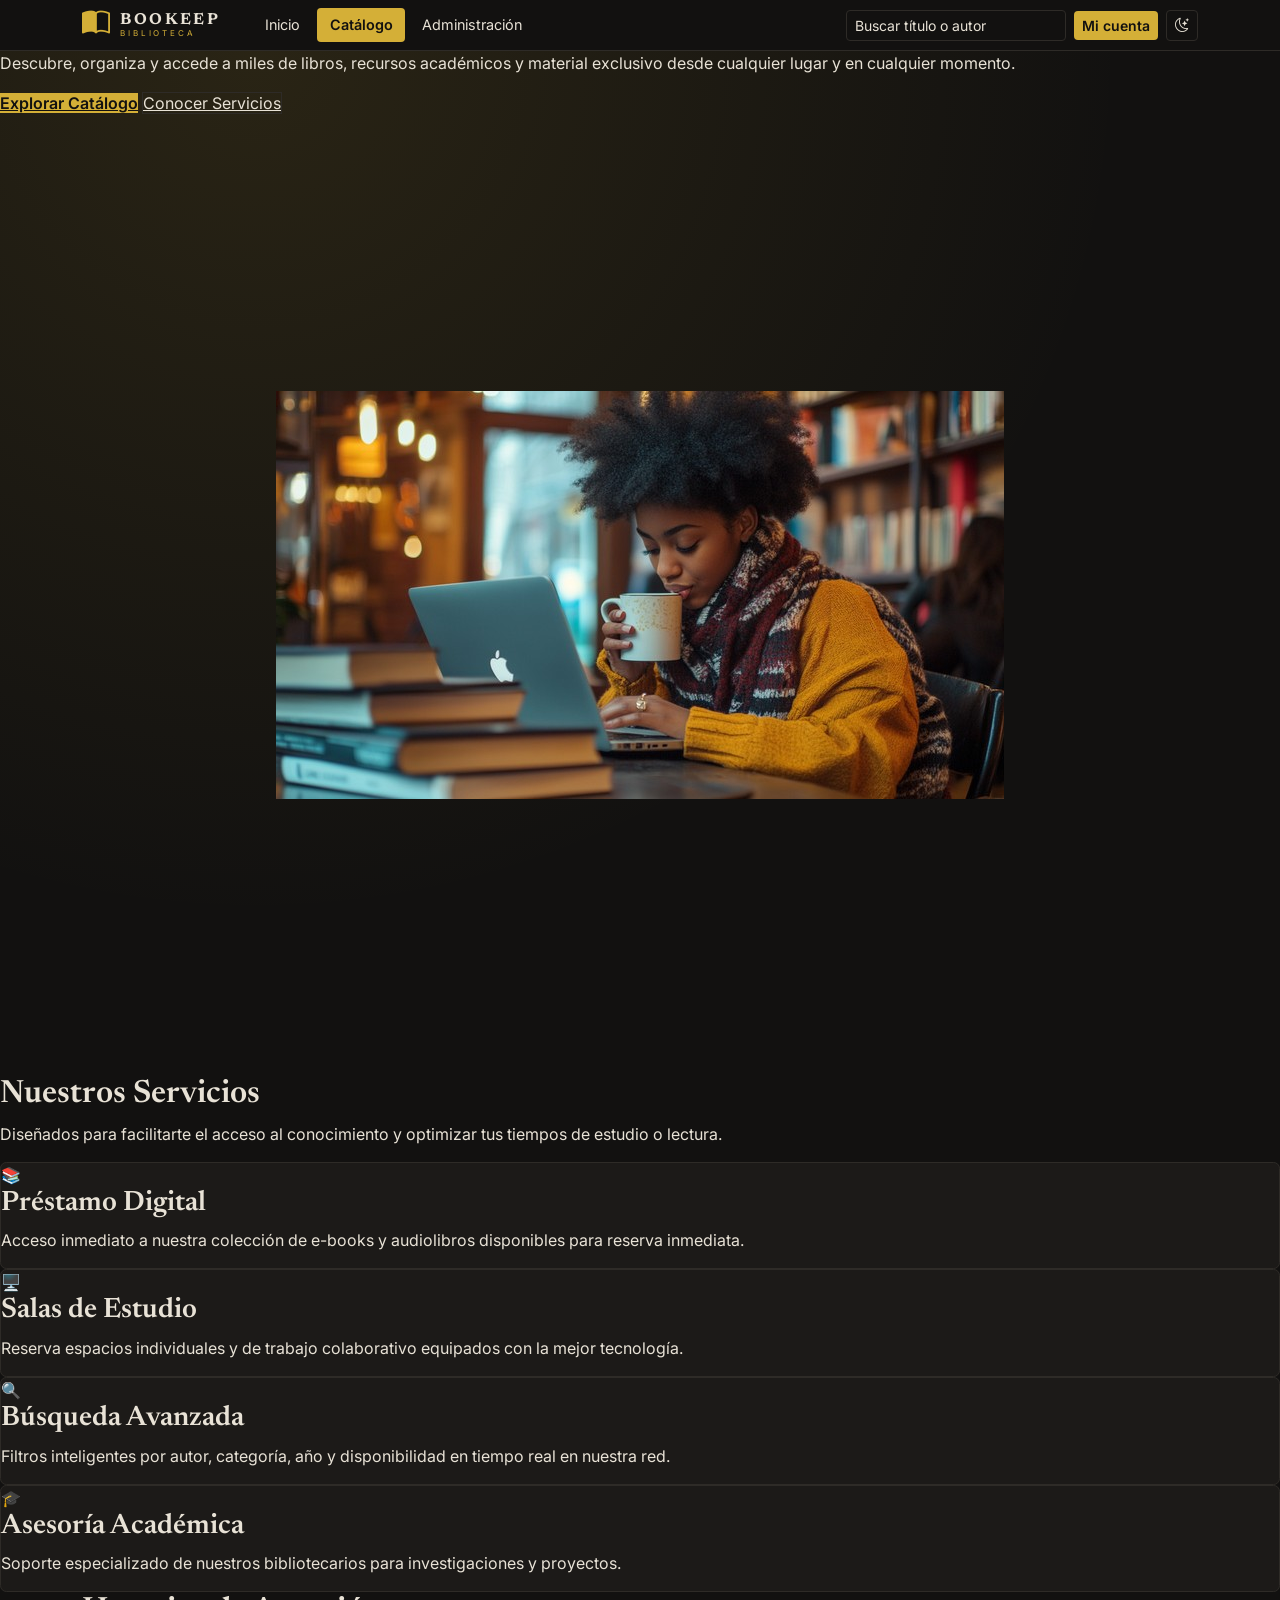
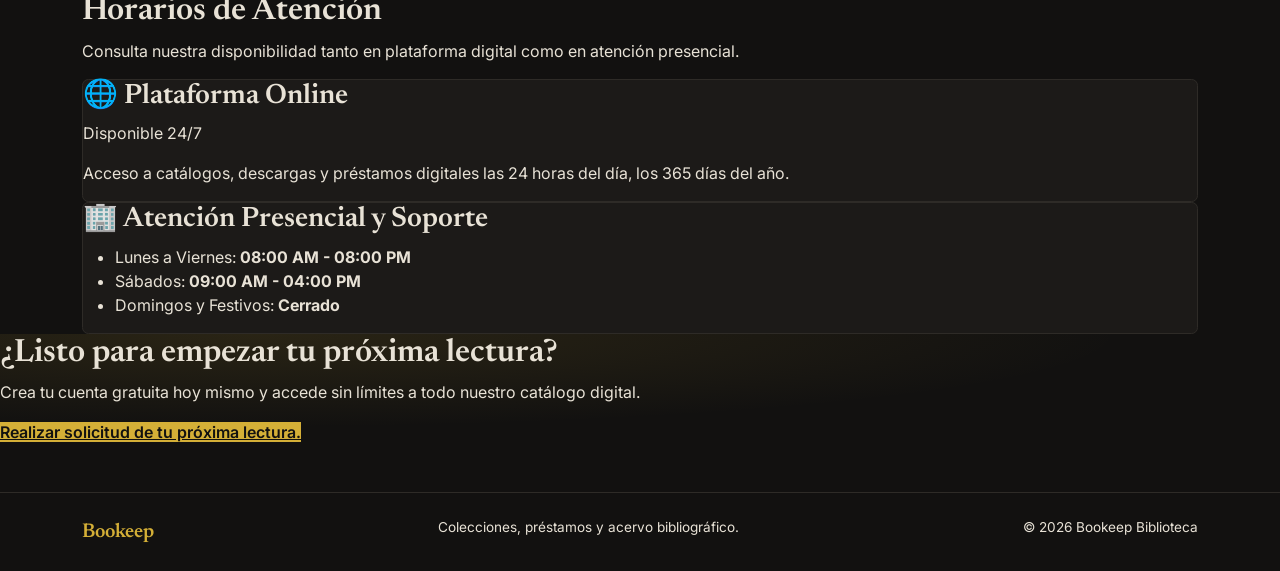
==== index.html @ d7eccc47 "feat: unificación de header y footer" ====
<!DOCTYPE html>
<html lang="es">

<head>
    <meta charset="UTF-8">
    <meta name="viewport" content="width=device-width, initial-scale=1.0">
    <title>Bookeep | BiblioWeb</title>
    <link
        href="https://fonts.googleapis.com/css2?family=Inter:wght@400;500;600&family=Newsreader:wght@500;600;700&display=swap"
        rel="stylesheet" />
    <link href="https://cdn.jsdelivr.net/npm/bootstrap@5.3.8/dist/css/bootstrap.min.css" rel="stylesheet"
        integrity="sha384-sRIl4kxILFvY47J16cr9ZwB07vP4J8+LH7qKQnuqkuIAvNWLzeN8tE5YBujZqJLB" crossorigin="anonymous">
    <link rel="stylesheet" href="./css /base.css">
    <link rel="stylesheet" href="https://cdn.jsdelivr.net/npm/bootstrap-icons@1.13.2/font/bootstrap-icons.min.css">
    <link rel="stylesheet" href="./css/base.css">
</head>

<body>
    <!-- 1. Header-->
    <header class="topbar">
        <div class="container d-flex align-items-center gap-3 py-2">
            <a class="brand d-flex align-items-center gap-2" href="index.html">
                <i class="bi bi-book-half text-gold fs-3"></i>
                <span>BOOKEEP<small>BIBLIOTECA</small></span>
            </a>
            <nav class="d-none d-lg-flex gap-1 ms-3">
                <a class="navlink" href="index.html">Inicio</a>
                <a class="navlink active" href="catalogo.html">Catálogo</a>
                <a class="navlink" href="admin.html">Administración</a>
            </nav>
            <div class="ms-auto d-flex align-items-center gap-2">
                <input class="form-control form-control-sm d-none d-md-block" style="width: 220px" id="q" type="search"
                    placeholder="Buscar título o autor" aria-label="Buscar" />
                <a class="btn btn-gold btn-sm d-none d-sm-inline-block" href="login.html">Mi cuenta </a>
                <button class="btn btn-line btn-sm theme-btn" id="themeToggleBtn" data-theme-toggle
                    aria-label="Cambiar tema">
                    <i class="bi bi-moon-stars"></i><i class="bi bi-sun"></i>
                </button>
            </div>
        </div>
    </header>

    <!-- 2. Section firts-->
    <section id="inicio" class="hero">
        <div>
            <div>
                <p class="text-muted-bk">Descubre, organiza y accede a miles de libros, recursos académicos y
                    material exclusivo desde
                    cualquier lugar y en cualquier momento.</p>

                <div>
                    <a class="btn-gold">Explorar Catálogo</a>
                    <a class="btn-line">Conocer Servicios</a>
                </div>
            </div>

            <div class="cover">
                <img src="./img/leer.jpg" alt="Ilustración de persona leyendo libros en digital">
            </div>
        </div>
    </section>

    <!-- 3. Servicios-->

    <section id="servicios">
        <div>
            <div>
                <h2>Nuestros Servicios</h2>
                <p class="text-muted-bk">Diseñados para facilitarte el acceso al conocimiento y optimizar tus
                    tiempos de estudio o lectura.
                </p>
            </div>

            <div class="services-grid">
                <!-- Servicio 1 -->
                <article class="service-card card-bk">
                    <div class="service-icon">📚</div>
                    <h3>Préstamo Digital</h3>
                    <p>Acceso inmediato a nuestra colección de e-books y audiolibros disponibles para reserva
                        inmediata.
                    </p>
                </article>

                <!-- Servicio 2 -->
                <article class="service-card card-bk">
                    <div class="service-icon">🖥️</div>
                    <h3>Salas de Estudio</h3>
                    <p>Reserva espacios individuales y de trabajo colaborativo equipados con la mejor tecnología.
                    </p>
                </article>

                <!-- Servicio 3 -->
                <article class="service-card card-bk">
                    <div class="service-icon">🔍</div>
                    <h3>Búsqueda Avanzada</h3>
                    <p>Filtros inteligentes por autor, categoría, año y disponibilidad en tiempo real en nuestra
                        red.
                    </p>
                </article>

                <!-- Servicio 4 -->
                <article class="service-card card-bk">
                    <div class="service-icon">🎓</div>
                    <h3>Asesoría Académica</h3>
                    <p>Soporte especializado de nuestros bibliotecarios para investigaciones y proyectos.</p>
                </article>
            </div>
        </div>
    </section>

    <!-- 4. Horarios-->
    <section id="horarios" class="schedule">
        <div class="container">
            <div>
                <h2>Horarios de Atención</h2>
                <p class="text-muted-bk">Consulta nuestra disponibilidad tanto en plataforma digital como en
                    atención presencial.</p>
            </div>

            <div class="schedule">
                <div class="schedule-card card-bk">
                    <h3>🌐 Plataforma Online</h3>
                    <p>Disponible 24/7</p>
                    <p>Acceso a catálogos, descargas y préstamos digitales las 24 horas del día, los 365 días del
                        año.
                    </p>
                </div>

                <div class="schedule-card card-bk">
                    <h3>🏢 Atención Presencial y Soporte</h3>
                    <ul class="schedule-list">
                        <li>
                            <span>Lunes a Viernes:</span>
                            <strong>08:00 AM - 08:00 PM</strong>
                        </li>
                        <li>
                            <span>Sábados:</span>
                            <strong>09:00 AM - 04:00 PM</strong>
                        </li>
                        <li>
                            <span>Domingos y Festivos:</span>
                            <strong>Cerrado</strong>
                        </li>
                    </ul>
                </div>
            </div>
        </div>
    </section>

    <!-- 5. Cuenta-->
    <section class="hero">
        <div>
            <h2>¿Listo para empezar tu próxima lectura?</h2>
            <p class="text-muted-bk">Crea tu cuenta gratuita hoy mismo y accede sin límites a todo nuestro catálogo
                digital.</p>
            <a class="btn-gold">Realizar solicitud de tu próxima lectura.</a>
        </div>
    </section>

    <footer class="mt-5 py-4">
        <div class="container d-flex flex-column flex-md-row justify-content-between gap-2">
            <span class="serif text-gold fs-5">Bookeep</span>
            <span>Colecciones, préstamos y acervo bibliográfico.</span>
            <span>© 2026 Bookeep Biblioteca</span>
        </div>
    </footer>

</body>

</html>
---- css /base.css ----
:root,
[data-bs-theme=dark] {
    --bk-bg: #121110;
    --bk-surface: #1c1a18;
    --bk-line: #2e2b27;
    --bk-gold: #D4AF37;
    --bk-wine: #9E2A2B;
    --bk-text: #e8e2d6;
    --bk-muted: #a39a88

    /* Variables de Bootstrap */
    --bs-body-bg: var(--bk-bg);
    --bs-body-color: var(--bk-text);
    --bs-secondary-color: var(--bk-muted);
    --bs-secondary-bg: var(--bk-surface);
    --bs-tertiary-bg: var(--bk-surface);
    --bs-border-color: var(--bk-line);
    --bs-emphasis-color: var(--bk-text);

    /* Tarjetas */
    --bs-card-bg: var(--bk-surface);
    --bs-card-color: var(--bk-text);
    --bs-card-border-color: var(--bk-line);

    /* Ventanas modales */
    --bs-modal-bg: var(--bk-surface);
    --bs-modal-color: var(--bk-text);
    --bs-modal-border-color: var(--bk-line);

    /* Menús desplegables */
    --bs-dropdown-bg: var(--bk-surface);
    --bs-dropdown-color: var(--bk-text);
    --bs-dropdown-border-color: var(--bk-line);
    --bs-dropdown-link-color: var(--bk-text);
    --bs-dropdown-link-hover-bg: var(--bk-line);
}

[data-bs-theme=light] {
    --bk-bg: #faf6ee;
    --bk-surface: #fff;
    --bk-line: #e4dccb;
    --bk-gold: #9a7512;
    --bk-wine: #9E2A2B;
    --bk-text: #2a2420;
     /* Variables de Bootstrap */
    
    --bs-body-color: var(--bk-text);
    --bs-secondary-color: var(--bk-muted);
    --bs-secondary-bg: var(--bk-surface);
    --bs-tertiary-bg: var(--bk-surface);
    --bs-border-color: var(--bk-line);
    --bs-emphasis-color: var(--bk-text);

    /* Tarjetas */
    --bs-card-bg: var(--bk-surface);
    --bs-card-color: var(--bk-text);
    --bs-card-border-color: var(--bk-line);

    /* Ventanas modales */
    --bs-modal-bg: var(--bk-surface);
    --bs-modal-color: var(--bk-text);
    --bs-modal-border-color: var(--bk-line);

    /* Menús desplegables */
    --bs-dropdown-bg: var(--bk-surface);
    --bs-dropdown-color: var(--bk-text);
    --bs-dropdown-border-color: var(--bk-line);
    --bs-dropdown-link-color: var(--bk-text);
    --bs-dropdown-link-hover-bg: var(--bk-line);
}

body {
    background: var(--bk-bg);
    color: var(--bk-text);
    font-family: Inter, system-ui, sans-serif;
    padding-bottom: 64px
}

@media(min-width:992px) {
    body {
        padding-bottom: 0
    }
}

h1,
h2,
h3,
h4,
.serif {
    font-family: Newsreader, Georgia, serif;
    font-weight: 600
}

.text-muted-bk {
    color: var(--bk-muted)
}

.text-gold {
    color: var(--bk-gold)
}

.eyebrow {
    font-size: .7rem;
    letter-spacing: .12em;
    text-transform: uppercase;
    color: var(--bk-gold);
    font-weight: 600
}

.topbar {
    background: var(--bk-bg);
    border-bottom: 1px solid var(--bk-line)
}

.brand {
    font-family: Newsreader, serif;
    letter-spacing: .15em;
    font-weight: 700;
    color: var(--bk-text);
    text-decoration: none;
    line-height: 1
}

.brand small {
    display: block;
    font: .5rem Inter, sans-serif;
    letter-spacing: .35em;
    color: var(--bk-gold)
}

.navlink {
    color: var(--bk-muted);
    text-decoration: none;
    padding: .4rem .8rem;
    border-radius: .25rem;
    font-size: .9rem
}

.navlink.active {
    background: var(--bk-gold);
    color: #121110;
    font-weight: 600
}

.tabbar {
    position: fixed;
    bottom: 0;
    inset-inline: 0;
    background: var(--bk-surface);
    border-top: 1px solid var(--bk-line);
    display: flex;
    justify-content: space-around;
    padding: .5rem 0;
    z-index: 10
}

.tabbar a {
    color: var(--bk-muted);
    text-decoration: none;
    font-size: .7rem;
    text-align: center
}

.tabbar a i {
    display: block;
    font-size: 1.2rem
}

.tabbar a.active {
    color: var(--bk-gold)
}

.card-bk {
    background: var(--bk-surface);
    border: 1px solid var(--bk-line);
    border-radius: .4rem
}

.btn-gold {
    background: var(--bk-gold);
    color: #121110;
    font-weight: 600;
    border: 0
}

.btn-gold:hover {
    background: #C59B27;
    color: #121110
}

.btn-wine {
    background: var(--bk-wine);
    color: #fff;
    font-weight: 600;
    border: 0
}

.btn-wine:hover {
    background: #b33335;
    color: #fff
}

.btn-line {
    border: 1px solid var(--bk-line);
    color: var(--bk-text);
    background: transparent
}

.btn-line:hover {
    border-color: var(--bk-gold);
    color: var(--bk-gold)
}

.chip {
    border: 1px solid var(--bk-line);
    color: var(--bk-muted);
    border-radius: .25rem;
    padding: .25rem .8rem;
    font-size: .8rem;
    background: transparent
}

.chip.active {
    background: var(--bk-gold);
    color: #121110;
    border-color: var(--bk-gold);
    font-weight: 600
}

.cover {
    aspect-ratio: 4/3;
    display: grid;
    place-items: center;
    font: 600 1.3rem Newsreader, serif;
    text-align: center;
    padding: 1rem;
    color: #f3e7c4;
    border-radius: .4rem .4rem 0 0
}

.form-control,
.form-select {
    background: var(--bk-bg);
    border-color: var(--bk-line);
    color: var(--bk-text)
}

.form-control:focus,
.form-select:focus {
    background: var(--bk-bg);
    color: var(--bk-text);
    border-color: var(--bk-gold);
    box-shadow: 0 0 0 .2rem rgba(212, 175, 55, .2)
}

.form-label {
    font-size: .7rem;
    letter-spacing: .08em;
    text-transform: uppercase;
    color: var(--bk-muted)
}

.table {
    --bs-table-bg: transparent;
    --bs-table-color: var(--bk-text);
    --bs-table-border-color: var(--bk-line)
}

.table th {
    font-size: .7rem;
    letter-spacing: .08em;
    text-transform: uppercase;
    color: var(--bk-muted);
    font-weight: 600
}

.badge-bk {
    background: rgba(212, 175, 55, .15);
    color: var(--bk-gold);
    font-weight: 600
}

.badge-wine {
    background: rgba(158, 42, 43, .25);
    color: #e98a8b
}

.stat b {
    font: 600 2rem Newsreader, serif;
    color: var(--bk-gold);
    display: block
}

.hero {
    background: radial-gradient(ellipse at 20% 0, rgba(212, 175, 55, .12), transparent 60%)
}

.login-bg {
    min-height: 100vh;
    background: radial-gradient(ellipse at 50% 30%, rgba(158, 42, 43, .3), var(--bk-bg) 70%)
}

.theme-btn .bi-sun {
    display: none
}

[data-bs-theme=light] .theme-btn .bi-sun {
    display: inline
}

[data-bs-theme=light] .theme-btn .bi-moon-stars {
    display: none
}

a:focus-visible,
button:focus-visible {
    outline: 2px solid var(--bk-gold);
    outline-offset: 2px
}

footer {
    border-top: 1px solid var(--bk-line);
    color: var(--bk-muted);
    font-size: .85rem
}
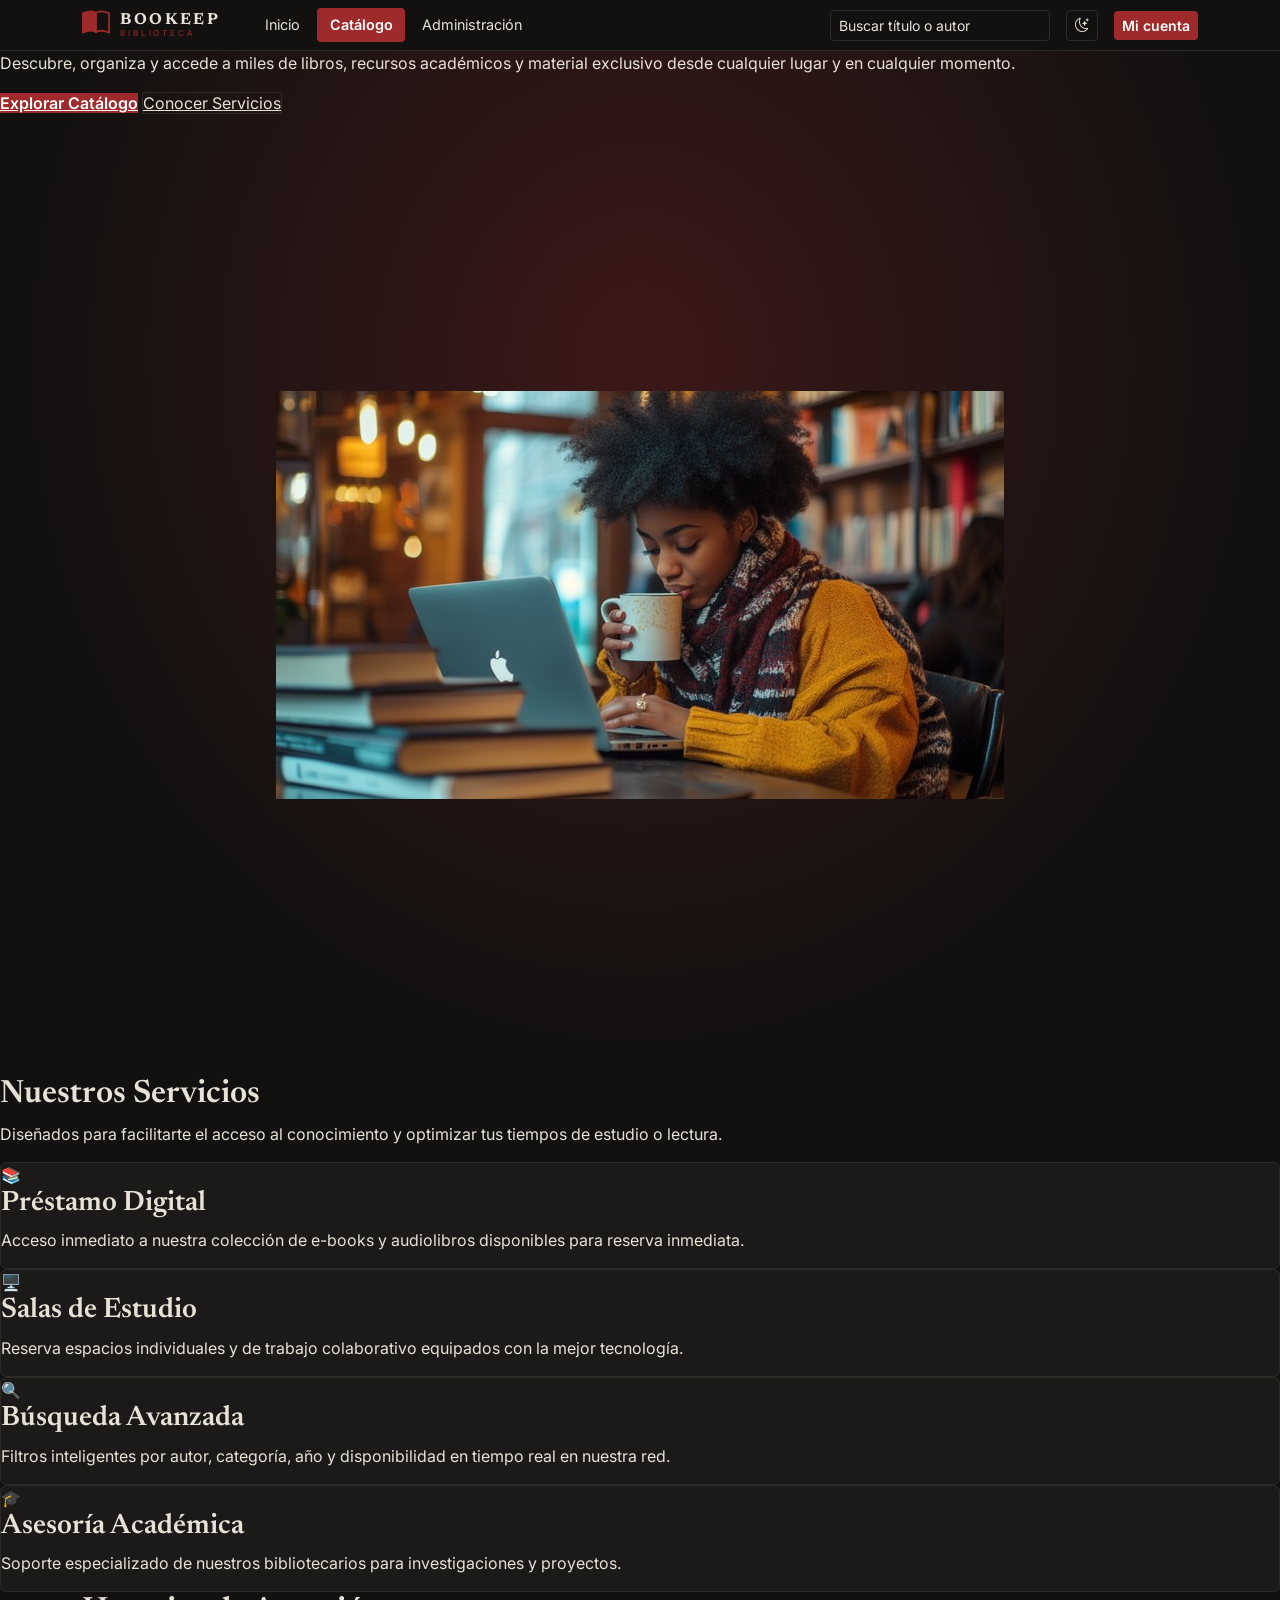
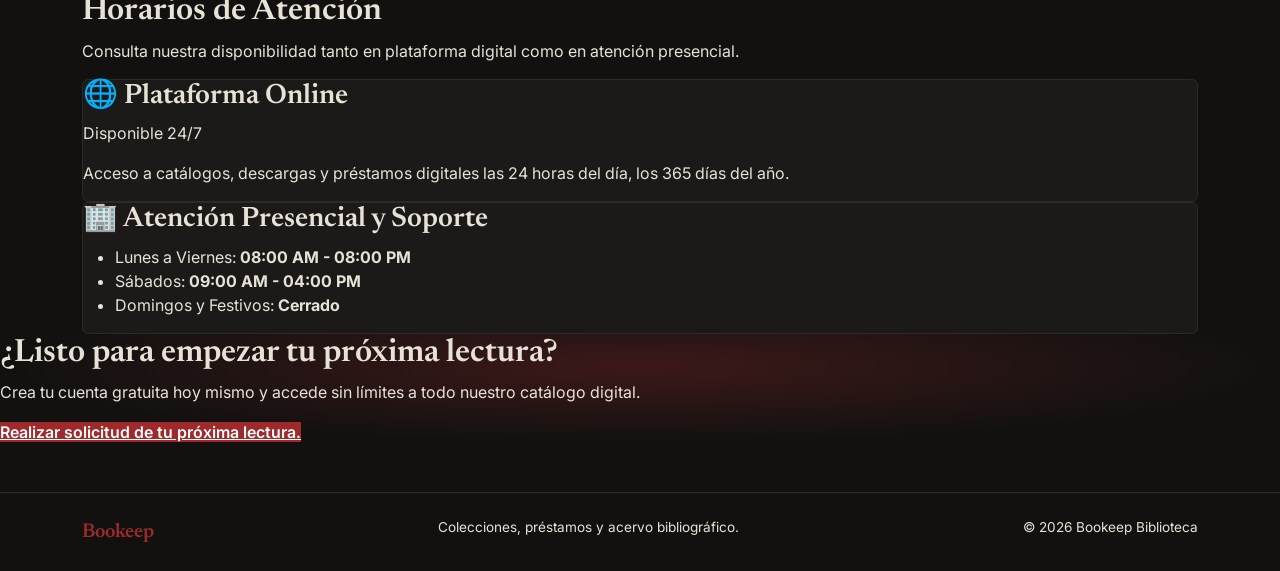
==== commit e94ac45b: "Feat(css): Cambios en css y nav/footer iguales" ====
--- a/index.html
+++ b/index.html
@@ -10,34 +10,49 @@
         rel="stylesheet" />
     <link href="https://cdn.jsdelivr.net/npm/bootstrap@5.3.8/dist/css/bootstrap.min.css" rel="stylesheet"
         integrity="sha384-sRIl4kxILFvY47J16cr9ZwB07vP4J8+LH7qKQnuqkuIAvNWLzeN8tE5YBujZqJLB" crossorigin="anonymous">
-    <link rel="stylesheet" href="./css /base.css">
+    <link rel="stylesheet" href="./css/base.css">
     <link rel="stylesheet" href="https://cdn.jsdelivr.net/npm/bootstrap-icons@1.13.2/font/bootstrap-icons.min.css">
     <link rel="stylesheet" href="./css/base.css">
 </head>
 
 <body>
     <!-- 1. Header-->
-    <header class="topbar">
-        <div class="container d-flex align-items-center gap-3 py-2">
-            <a class="brand d-flex align-items-center gap-2" href="index.html">
-                <i class="bi bi-book-half text-gold fs-3"></i>
-                <span>BOOKEEP<small>BIBLIOTECA</small></span>
-            </a>
-            <nav class="d-none d-lg-flex gap-1 ms-3">
-                <a class="navlink" href="index.html">Inicio</a>
-                <a class="navlink active" href="catalogo.html">Catálogo</a>
-                <a class="navlink" href="admin.html">Administración</a>
-            </nav>
-            <div class="ms-auto d-flex align-items-center gap-2">
-                <input class="form-control form-control-sm d-none d-md-block" style="width: 220px" id="q" type="search"
-                    placeholder="Buscar título o autor" aria-label="Buscar" />
-                <a class="btn btn-gold btn-sm d-none d-sm-inline-block" href="login.html">Mi cuenta </a>
-                <button class="btn btn-line btn-sm theme-btn" id="themeToggleBtn" data-theme-toggle
-                    aria-label="Cambiar tema">
-                    <i class="bi bi-moon-stars"></i><i class="bi bi-sun"></i>
-                </button>
-            </div>
+     <header class="topbar">
+      <div class="container d-flex align-items-center gap-3 py-2">
+        <a class="brand d-flex align-items-center gap-2" href="index.html">
+          <i class="bi bi-book-half text-gold fs-3"></i>
+          <span>BOOKEEP<small>BIBLIOTECA</small></span>
+        </a>
+        <nav class="d-none d-lg-flex gap-1 ms-3">
+          <a class="navlink" href="index.html">Inicio</a>
+          <a class="navlink active" href="catalogo.html">Catálogo</a>
+          <a class="navlink" href="admin.html">Administración</a>
+        </nav>
+        <div class="ms-auto d-flex align-items-center gap-2"></div>
+          <input
+            class="form-control form-control-sm d-none d-md-block"
+            style="width: 220px"
+            id="q"
+            type="search"
+            placeholder="Buscar título o autor"
+            aria-label="Buscar"/>
+
+           <button
+            class="btn btn-line btn-sm theme-btn"
+            id="themeToggleBtn"
+            data-theme-toggle
+            aria-label="Cambiar tema">
+            <i class="bi bi-moon-stars"></i><i class="bi bi-sun"></i>
+          </button>
+          <a
+            class="btn btn-gold btn-sm d-none d-sm-inline-block"
+            href="login.html"
+          >
+            Mi cuenta
+          </a>
+         
         </div>
+      </div>
     </header>
 
     <!-- 2. Section firts-->
@@ -165,6 +180,8 @@
         </div>
     </footer>
 
+     <!-- Script para gestionar el cambio de tema -->
+    <script src="./js/tema.js"></script>
 </body>
 
 </html>
--- a/css/base.css
+++ b/css/base.css
@@ -0,0 +1,324 @@
+:root,
+[data-bs-theme=dark] {
+    --bk-bg: #121110;
+    --bk-surface: #1c1a18;
+    --bk-line: #2e2b27;
+    --bk-gold: #9E2A2B;
+    --bk-wine: #9E2A2B;
+    --bk-text: #e8e2d6;
+    --bk-muted: #a39a88
+        /* Variables de Bootstrap */
+        --bs-body-bg: var(--bk-bg);
+    --bs-body-color: var(--bk-text);
+    --bs-secondary-color: var(--bk-muted);
+    --bs-secondary-bg: var(--bk-surface);
+    --bs-tertiary-bg: var(--bk-surface);
+    --bs-border-color: var(--bk-line);
+    --bs-emphasis-color: var(--bk-text);
+
+    /* Tarjetas */
+    --bs-card-bg: var(--bk-surface);
+    --bs-card-color: var(--bk-text);
+    --bs-card-border-color: var(--bk-line);
+
+    /* Ventanas modales */
+    --bs-modal-bg: var(--bk-surface);
+    --bs-modal-color: var(--bk-text);
+    --bs-modal-border-color: var(--bk-line);
+
+    /* Menús desplegables */
+    --bs-dropdown-bg: var(--bk-surface);
+    --bs-dropdown-color: var(--bk-text);
+    --bs-dropdown-border-color: var(--bk-line);
+    --bs-dropdown-link-color: var(--bk-text);
+    --bs-dropdown-link-hover-bg: var(--bk-line);
+}
+
+[data-bs-theme=light] {
+    --bk-bg: #faf6ee;
+    --bk-surface: #fff;
+    --bk-line: #e4dccb;
+    --bk-gold: #9E2A2B;
+    --bk-wine: #9E2A2B;
+    --bk-text: #2a2420;
+    /* Variables de Bootstrap */
+
+    --bs-body-color: var(--bk-text);
+    --bs-secondary-color: var(--bk-muted);
+    --bs-secondary-bg: var(--bk-surface);
+    --bs-tertiary-bg: var(--bk-surface);
+    --bs-border-color: var(--bk-line);
+    --bs-emphasis-color: var(--bk-text);
+
+    /* Tarjetas */
+    --bs-card-bg: var(--bk-surface);
+    --bs-card-color: var(--bk-text);
+    --bs-card-border-color: var(--bk-line);
+
+    /* Ventanas modales */
+    --bs-modal-bg: var(--bk-surface);
+    --bs-modal-color: var(--bk-text);
+    --bs-modal-border-color: var(--bk-line);
+
+    /* Menús desplegables */
+    --bs-dropdown-bg: var(--bk-surface);
+    --bs-dropdown-color: var(--bk-text);
+    --bs-dropdown-border-color: var(--bk-line);
+    --bs-dropdown-link-color: var(--bk-text);
+    --bs-dropdown-link-hover-bg: var(--bk-line);
+}
+
+body {
+    background: var(--bk-bg);
+    color: var(--bk-text);
+    font-family: Inter, system-ui, sans-serif;
+    padding-bottom: 64px
+}
+
+@media(min-width:992px) {
+    body {
+        padding-bottom: 0
+    }
+}
+
+h1,
+h2,
+h3,
+h4,
+.serif {
+    font-family: Newsreader, Georgia, serif;
+    font-weight: 600
+}
+
+.text-muted-bk {
+    color: var(--bk-muted)
+}
+
+.text-gold {
+    color: var(--bk-gold)
+}
+
+.eyebrow {
+    font-size: .7rem;
+    letter-spacing: .12em;
+    text-transform: uppercase;
+    color: var(--bk-gold);
+    font-weight: 600
+}
+
+.topbar {
+    background: var(--bk-bg);
+    border-bottom: 1px solid var(--bk-line)
+}
+
+.brand {
+    font-family: Newsreader, serif;
+    letter-spacing: .15em;
+    font-weight: 700;
+    color: var(--bk-text);
+    text-decoration: none;
+    line-height: 1
+}
+
+.brand small {
+    display: block;
+    font: .5rem Inter, sans-serif;
+    letter-spacing: .35em;
+    color: var(--bk-gold)
+}
+
+.navlink {
+    color: var(--bk-muted);
+    text-decoration: none;
+    padding: .4rem .8rem;
+    border-radius: .25rem;
+    font-size: .9rem
+}
+
+.navlink.active {
+    background: var(--bk-gold);
+    color: #fff;
+    font-weight: 600
+}
+
+.tabbar {
+    position: fixed;
+    bottom: 0;
+    inset-inline: 0;
+    background: var(--bk-surface);
+    border-top: 1px solid var(--bk-line);
+    display: flex;
+    justify-content: space-around;
+    padding: .5rem 0;
+    z-index: 10
+}
+
+.tabbar a {
+    color: var(--bk-muted);
+    text-decoration: none;
+    font-size: .7rem;
+    text-align: center
+}
+
+.tabbar a i {
+    display: block;
+    font-size: 1.2rem
+}
+
+.tabbar a.active {
+    color: var(--bk-gold)
+}
+
+.card-bk {
+    background: var(--bk-surface);
+    border: 1px solid var(--bk-line);
+    border-radius: .4rem
+}
+
+.btn-gold {
+    background: var(--bk-gold);
+    color: #fff;
+    font-weight: 600;
+    border: 0
+}
+
+.btn-gold:hover {
+    background: #7f2022;
+    color: #fff
+}
+
+.btn-wine {
+    background: var(--bk-wine);
+    color: #fff;
+    font-weight: 600;
+    border: 0
+}
+
+.btn-wine:hover {
+    background: #7f2022;
+    color: #fff
+}
+
+.btn-line {
+    border: 1px solid var(--bk-line);
+    color: var(--bk-text);
+    background: transparent
+}
+
+.btn-line:hover {
+    border-color: var(--bk-gold);
+    color: var(--bk-gold)
+}
+
+.chip {
+    border: 1px solid var(--bk-line);
+    color: var(--bk-muted);
+    border-radius: .25rem;
+    padding: .25rem .8rem;
+    font-size: .8rem;
+    background: transparent
+}
+
+.chip.active {
+    background: var(--bk-gold);
+    color: #fff;
+    border-color: var(--bk-gold);
+    font-weight: 600
+}
+
+.cover {
+    aspect-ratio: 4/3;
+    display: grid;
+    place-items: center;
+    font: 600 1.3rem Newsreader, serif;
+    text-align: center;
+    padding: 1rem;
+    color: #f3e7e7;
+    border-radius: .4rem .4rem 0 0
+}
+
+.form-control,
+.form-select {
+    background: var(--bk-bg);
+    border-color: var(--bk-line);
+    color: var(--bk-text)
+}
+
+.form-control:focus,
+.form-select:focus {
+    background: var(--bk-bg);
+    color: var(--bk-text);
+    border-color: var(--bk-gold);
+    box-shadow: 0 0 0 .2rem rgba(158, 42, 43, .2)
+}
+
+.form-label {
+    font-size: .7rem;
+    letter-spacing: .08em;
+    text-transform: uppercase;
+    color: var(--bk-muted)
+}
+
+.table {
+    --bs-table-bg: transparent;
+    --bs-table-color: var(--bk-text);
+    --bs-table-border-color: var(--bk-line)
+}
+
+.table th {
+    font-size: .7rem;
+    letter-spacing: .08em;
+    text-transform: uppercase;
+    color: var(--bk-muted);
+    font-weight: 600
+}
+
+.badge-bk {
+    background: rgba(158, 42, 43, .15);
+    color: var(--bk-gold);
+    font-weight: 600
+}
+
+.badge-wine {
+    background: rgba(158, 42, 43, .25);
+    color: #e98a8b
+}
+
+.stat b {
+    font: 600 2rem Newsreader, serif;
+    color: var(--bk-gold);
+    display: block
+}
+
+.hero {
+    background: radial-gradient(ellipse at 50% 30%, rgba(158, 42, 43, .3), var(--bk-bg) 70%)
+}
+
+.login-bg {
+    min-height: 100vh;
+    background: radial-gradient(ellipse at 50% 30%, rgba(158, 42, 43, .3), var(--bk-bg) 70%)
+}
+
+.theme-btn .bi-sun {
+    display: none
+}
+
+[data-bs-theme=light] .theme-btn .bi-sun {
+    display: inline
+}
+
+[data-bs-theme=light] .theme-btn .bi-moon-stars {
+    display: none
+}
+
+a:focus-visible,
+button:focus-visible {
+    outline: 2px solid var(--bk-gold);
+    outline-offset: 2px
+}
+
+footer {
+    border-top: 1px solid var(--bk-line);
+    color: var(--bk-muted);
+    font-size: .85rem
+}
--- a/css/base.css
+++ b/css/base.css
@@ -0,0 +1,324 @@
+:root,
+[data-bs-theme=dark] {
+    --bk-bg: #121110;
+    --bk-surface: #1c1a18;
+    --bk-line: #2e2b27;
+    --bk-gold: #9E2A2B;
+    --bk-wine: #9E2A2B;
+    --bk-text: #e8e2d6;
+    --bk-muted: #a39a88
+        /* Variables de Bootstrap */
+        --bs-body-bg: var(--bk-bg);
+    --bs-body-color: var(--bk-text);
+    --bs-secondary-color: var(--bk-muted);
+    --bs-secondary-bg: var(--bk-surface);
+    --bs-tertiary-bg: var(--bk-surface);
+    --bs-border-color: var(--bk-line);
+    --bs-emphasis-color: var(--bk-text);
+
+    /* Tarjetas */
+    --bs-card-bg: var(--bk-surface);
+    --bs-card-color: var(--bk-text);
+    --bs-card-border-color: var(--bk-line);
+
+    /* Ventanas modales */
+    --bs-modal-bg: var(--bk-surface);
+    --bs-modal-color: var(--bk-text);
+    --bs-modal-border-color: var(--bk-line);
+
+    /* Menús desplegables */
+    --bs-dropdown-bg: var(--bk-surface);
+    --bs-dropdown-color: var(--bk-text);
+    --bs-dropdown-border-color: var(--bk-line);
+    --bs-dropdown-link-color: var(--bk-text);
+    --bs-dropdown-link-hover-bg: var(--bk-line);
+}
+
+[data-bs-theme=light] {
+    --bk-bg: #faf6ee;
+    --bk-surface: #fff;
+    --bk-line: #e4dccb;
+    --bk-gold: #9E2A2B;
+    --bk-wine: #9E2A2B;
+    --bk-text: #2a2420;
+    /* Variables de Bootstrap */
+
+    --bs-body-color: var(--bk-text);
+    --bs-secondary-color: var(--bk-muted);
+    --bs-secondary-bg: var(--bk-surface);
+    --bs-tertiary-bg: var(--bk-surface);
+    --bs-border-color: var(--bk-line);
+    --bs-emphasis-color: var(--bk-text);
+
+    /* Tarjetas */
+    --bs-card-bg: var(--bk-surface);
+    --bs-card-color: var(--bk-text);
+    --bs-card-border-color: var(--bk-line);
+
+    /* Ventanas modales */
+    --bs-modal-bg: var(--bk-surface);
+    --bs-modal-color: var(--bk-text);
+    --bs-modal-border-color: var(--bk-line);
+
+    /* Menús desplegables */
+    --bs-dropdown-bg: var(--bk-surface);
+    --bs-dropdown-color: var(--bk-text);
+    --bs-dropdown-border-color: var(--bk-line);
+    --bs-dropdown-link-color: var(--bk-text);
+    --bs-dropdown-link-hover-bg: var(--bk-line);
+}
+
+body {
+    background: var(--bk-bg);
+    color: var(--bk-text);
+    font-family: Inter, system-ui, sans-serif;
+    padding-bottom: 64px
+}
+
+@media(min-width:992px) {
+    body {
+        padding-bottom: 0
+    }
+}
+
+h1,
+h2,
+h3,
+h4,
+.serif {
+    font-family: Newsreader, Georgia, serif;
+    font-weight: 600
+}
+
+.text-muted-bk {
+    color: var(--bk-muted)
+}
+
+.text-gold {
+    color: var(--bk-gold)
+}
+
+.eyebrow {
+    font-size: .7rem;
+    letter-spacing: .12em;
+    text-transform: uppercase;
+    color: var(--bk-gold);
+    font-weight: 600
+}
+
+.topbar {
+    background: var(--bk-bg);
+    border-bottom: 1px solid var(--bk-line)
+}
+
+.brand {
+    font-family: Newsreader, serif;
+    letter-spacing: .15em;
+    font-weight: 700;
+    color: var(--bk-text);
+    text-decoration: none;
+    line-height: 1
+}
+
+.brand small {
+    display: block;
+    font: .5rem Inter, sans-serif;
+    letter-spacing: .35em;
+    color: var(--bk-gold)
+}
+
+.navlink {
+    color: var(--bk-muted);
+    text-decoration: none;
+    padding: .4rem .8rem;
+    border-radius: .25rem;
+    font-size: .9rem
+}
+
+.navlink.active {
+    background: var(--bk-gold);
+    color: #fff;
+    font-weight: 600
+}
+
+.tabbar {
+    position: fixed;
+    bottom: 0;
+    inset-inline: 0;
+    background: var(--bk-surface);
+    border-top: 1px solid var(--bk-line);
+    display: flex;
+    justify-content: space-around;
+    padding: .5rem 0;
+    z-index: 10
+}
+
+.tabbar a {
+    color: var(--bk-muted);
+    text-decoration: none;
+    font-size: .7rem;
+    text-align: center
+}
+
+.tabbar a i {
+    display: block;
+    font-size: 1.2rem
+}
+
+.tabbar a.active {
+    color: var(--bk-gold)
+}
+
+.card-bk {
+    background: var(--bk-surface);
+    border: 1px solid var(--bk-line);
+    border-radius: .4rem
+}
+
+.btn-gold {
+    background: var(--bk-gold);
+    color: #fff;
+    font-weight: 600;
+    border: 0
+}
+
+.btn-gold:hover {
+    background: #7f2022;
+    color: #fff
+}
+
+.btn-wine {
+    background: var(--bk-wine);
+    color: #fff;
+    font-weight: 600;
+    border: 0
+}
+
+.btn-wine:hover {
+    background: #7f2022;
+    color: #fff
+}
+
+.btn-line {
+    border: 1px solid var(--bk-line);
+    color: var(--bk-text);
+    background: transparent
+}
+
+.btn-line:hover {
+    border-color: var(--bk-gold);
+    color: var(--bk-gold)
+}
+
+.chip {
+    border: 1px solid var(--bk-line);
+    color: var(--bk-muted);
+    border-radius: .25rem;
+    padding: .25rem .8rem;
+    font-size: .8rem;
+    background: transparent
+}
+
+.chip.active {
+    background: var(--bk-gold);
+    color: #fff;
+    border-color: var(--bk-gold);
+    font-weight: 600
+}
+
+.cover {
+    aspect-ratio: 4/3;
+    display: grid;
+    place-items: center;
+    font: 600 1.3rem Newsreader, serif;
+    text-align: center;
+    padding: 1rem;
+    color: #f3e7e7;
+    border-radius: .4rem .4rem 0 0
+}
+
+.form-control,
+.form-select {
+    background: var(--bk-bg);
+    border-color: var(--bk-line);
+    color: var(--bk-text)
+}
+
+.form-control:focus,
+.form-select:focus {
+    background: var(--bk-bg);
+    color: var(--bk-text);
+    border-color: var(--bk-gold);
+    box-shadow: 0 0 0 .2rem rgba(158, 42, 43, .2)
+}
+
+.form-label {
+    font-size: .7rem;
+    letter-spacing: .08em;
+    text-transform: uppercase;
+    color: var(--bk-muted)
+}
+
+.table {
+    --bs-table-bg: transparent;
+    --bs-table-color: var(--bk-text);
+    --bs-table-border-color: var(--bk-line)
+}
+
+.table th {
+    font-size: .7rem;
+    letter-spacing: .08em;
+    text-transform: uppercase;
+    color: var(--bk-muted);
+    font-weight: 600
+}
+
+.badge-bk {
+    background: rgba(158, 42, 43, .15);
+    color: var(--bk-gold);
+    font-weight: 600
+}
+
+.badge-wine {
+    background: rgba(158, 42, 43, .25);
+    color: #e98a8b
+}
+
+.stat b {
+    font: 600 2rem Newsreader, serif;
+    color: var(--bk-gold);
+    display: block
+}
+
+.hero {
+    background: radial-gradient(ellipse at 50% 30%, rgba(158, 42, 43, .3), var(--bk-bg) 70%)
+}
+
+.login-bg {
+    min-height: 100vh;
+    background: radial-gradient(ellipse at 50% 30%, rgba(158, 42, 43, .3), var(--bk-bg) 70%)
+}
+
+.theme-btn .bi-sun {
+    display: none
+}
+
+[data-bs-theme=light] .theme-btn .bi-sun {
+    display: inline
+}
+
+[data-bs-theme=light] .theme-btn .bi-moon-stars {
+    display: none
+}
+
+a:focus-visible,
+button:focus-visible {
+    outline: 2px solid var(--bk-gold);
+    outline-offset: 2px
+}
+
+footer {
+    border-top: 1px solid var(--bk-line);
+    color: var(--bk-muted);
+    font-size: .85rem
+}
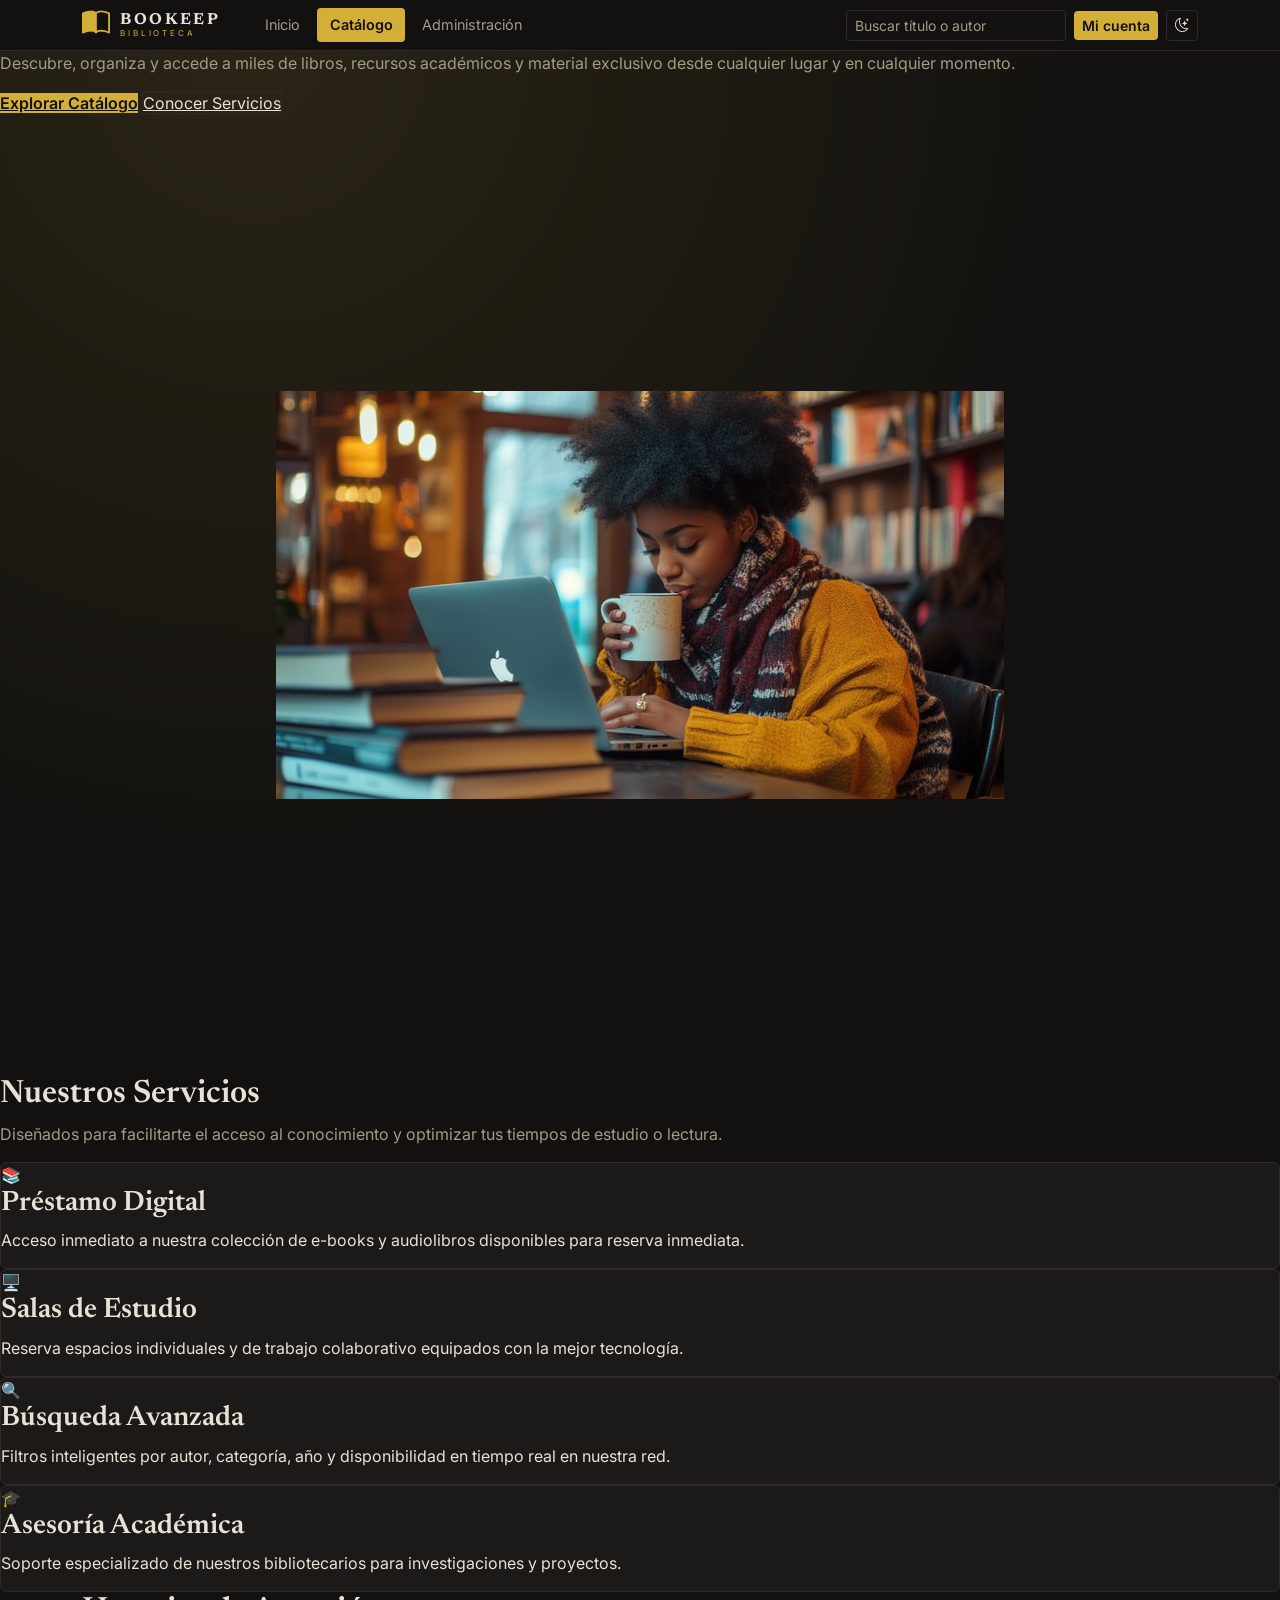
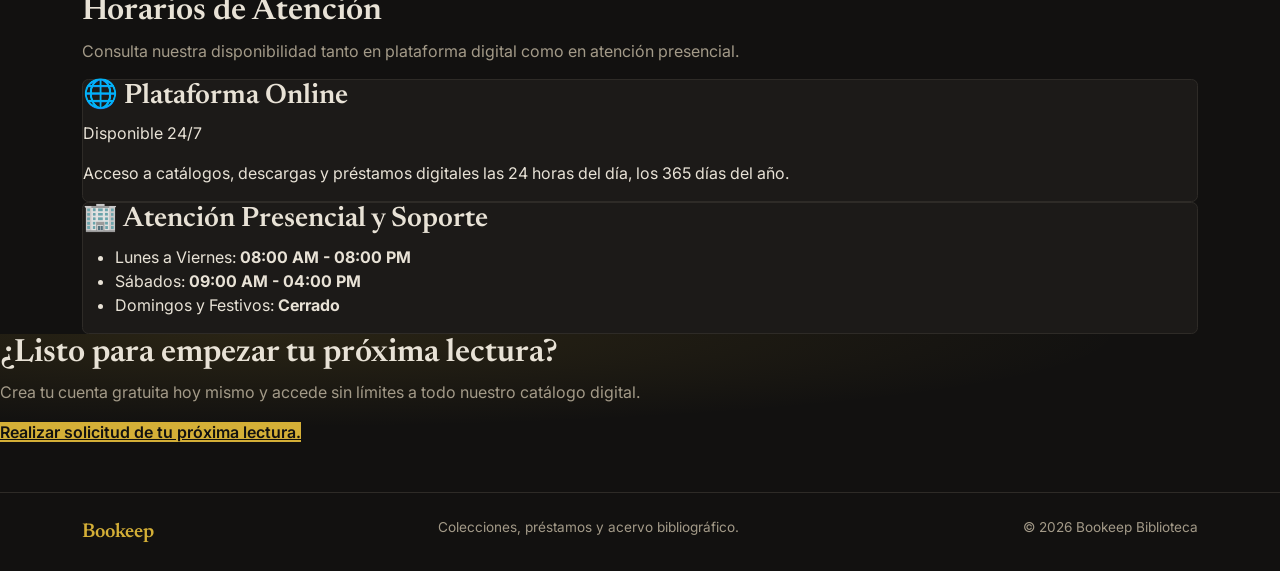
==== commit ee167dff: "feat: index" ====
--- a/index.html
+++ b/index.html
@@ -17,42 +17,28 @@
 
 <body>
     <!-- 1. Header-->
-     <header class="topbar">
-      <div class="container d-flex align-items-center gap-3 py-2">
-        <a class="brand d-flex align-items-center gap-2" href="index.html">
-          <i class="bi bi-book-half text-gold fs-3"></i>
-          <span>BOOKEEP<small>BIBLIOTECA</small></span>
-        </a>
-        <nav class="d-none d-lg-flex gap-1 ms-3">
-          <a class="navlink" href="index.html">Inicio</a>
-          <a class="navlink active" href="catalogo.html">Catálogo</a>
-          <a class="navlink" href="admin.html">Administración</a>
-        </nav>
-        <div class="ms-auto d-flex align-items-center gap-2"></div>
-          <input
-            class="form-control form-control-sm d-none d-md-block"
-            style="width: 220px"
-            id="q"
-            type="search"
-            placeholder="Buscar título o autor"
-            aria-label="Buscar"/>
-
-           <button
-            class="btn btn-line btn-sm theme-btn"
-            id="themeToggleBtn"
-            data-theme-toggle
-            aria-label="Cambiar tema">
-            <i class="bi bi-moon-stars"></i><i class="bi bi-sun"></i>
-          </button>
-          <a
-            class="btn btn-gold btn-sm d-none d-sm-inline-block"
-            href="login.html"
-          >
-            Mi cuenta
-          </a>
-         
+    <header class="topbar sticky-top">
+        <div class="container d-flex align-items-center justify-content-between gap-3 py-2">
+            
+            <a class="brand d-flex align-items-center gap-2" href="index.html">
+                <i class="bi bi-book-half text-gold fs-3"></i>
+                <span>BOOKEEP<small>BIBLIOTECA</small></span>
+            </a>
+            <nav class="d-none d-lg-flex gap-1 ms-3">
+                <a class="navlink" href="index.html">Inicio</a>
+                <a class="navlink active" href="catalogo.html">Catálogo</a>
+                <a class="navlink" href="admin.html">Administración</a>
+            </nav>
+            <div class="ms-auto d-flex align-items-center gap-2">
+                <input class="form-control form-control-sm d-none d-md-block" style="width: 220px" id="q" type="search"
+                    placeholder="Buscar título o autor" aria-label="Buscar" />
+                <a class="btn btn-gold btn-sm d-none d-sm-inline-block" href="login.html">Mi cuenta </a>
+                <button class="btn btn-line btn-sm theme-btn" id="themeToggleBtn" data-theme-toggle
+                    aria-label="Cambiar tema">
+                    <i class="bi bi-moon-stars"></i><i class="bi bi-sun"></i>
+                </button>
+            </div>
         </div>
-      </div>
     </header>
 
     <!-- 2. Section firts-->
@@ -180,8 +166,6 @@
         </div>
     </footer>
 
-     <!-- Script para gestionar el cambio de tema -->
-    <script src="./js/tema.js"></script>
 </body>
 
 </html>
--- a/css/base.css
+++ b/css/base.css
@@ -3,12 +3,12 @@
     --bk-bg: #121110;
     --bk-surface: #1c1a18;
     --bk-line: #2e2b27;
-    --bk-gold: #9E2A2B;
+    --bk-gold: #D4AF37;
     --bk-wine: #9E2A2B;
     --bk-text: #e8e2d6;
-    --bk-muted: #a39a88
+    --bk-muted: #a39a88;
         /* Variables de Bootstrap */
-        --bs-body-bg: var(--bk-bg);
+    --bs-body-bg: var(--bk-bg);
     --bs-body-color: var(--bk-text);
     --bs-secondary-color: var(--bk-muted);
     --bs-secondary-bg: var(--bk-surface);
@@ -38,9 +38,10 @@
     --bk-bg: #faf6ee;
     --bk-surface: #fff;
     --bk-line: #e4dccb;
-    --bk-gold: #9E2A2B;
+    --bk-gold: #9a7512;
     --bk-wine: #9E2A2B;
     --bk-text: #2a2420;
+    --bk-muted: #6b6254;
     /* Variables de Bootstrap */
 
     --bs-body-color: var(--bk-text);
@@ -49,6 +50,7 @@
     --bs-tertiary-bg: var(--bk-surface);
     --bs-border-color: var(--bk-line);
     --bs-emphasis-color: var(--bk-text);
+    --bs-body-bg: var(--bk-bg);
 
     /* Tarjetas */
     --bs-card-bg: var(--bk-surface);
@@ -137,7 +139,7 @@
 
 .navlink.active {
     background: var(--bk-gold);
-    color: #fff;
+    color: #121110;
     font-weight: 600
 }
 
@@ -177,14 +179,14 @@
 
 .btn-gold {
     background: var(--bk-gold);
-    color: #fff;
+    color: #121110;
     font-weight: 600;
     border: 0
 }
 
 .btn-gold:hover {
-    background: #7f2022;
-    color: #fff
+    background: #C59B27;
+    color: #121110
 }
 
 .btn-wine {
@@ -195,7 +197,7 @@
 }
 
 .btn-wine:hover {
-    background: #7f2022;
+    background: #b33335;
     color: #fff
 }
 
@@ -221,7 +223,7 @@
 
 .chip.active {
     background: var(--bk-gold);
-    color: #fff;
+    color: #121110;
     border-color: var(--bk-gold);
     font-weight: 600
 }
@@ -233,7 +235,7 @@
     font: 600 1.3rem Newsreader, serif;
     text-align: center;
     padding: 1rem;
-    color: #f3e7e7;
+    color: #f3e7c4;
     border-radius: .4rem .4rem 0 0
 }
 
@@ -249,7 +251,7 @@
     background: var(--bk-bg);
     color: var(--bk-text);
     border-color: var(--bk-gold);
-    box-shadow: 0 0 0 .2rem rgba(158, 42, 43, .2)
+    box-shadow: 0 0 0 .2rem rgba(212, 175, 55, .2)
 }
 
 .form-label {
@@ -274,7 +276,7 @@
 }
 
 .badge-bk {
-    background: rgba(158, 42, 43, .15);
+    background: rgba(212, 175, 55, .15);
     color: var(--bk-gold);
     font-weight: 600
 }
@@ -291,7 +293,7 @@
 }
 
 .hero {
-    background: radial-gradient(ellipse at 50% 30%, rgba(158, 42, 43, .3), var(--bk-bg) 70%)
+    background: radial-gradient(ellipse at 20% 0, rgba(212, 175, 55, .12), transparent 60%)
 }
 
 .login-bg {
--- a/css/base.css
+++ b/css/base.css
@@ -3,12 +3,12 @@
     --bk-bg: #121110;
     --bk-surface: #1c1a18;
     --bk-line: #2e2b27;
-    --bk-gold: #9E2A2B;
+    --bk-gold: #D4AF37;
     --bk-wine: #9E2A2B;
     --bk-text: #e8e2d6;
-    --bk-muted: #a39a88
+    --bk-muted: #a39a88;
         /* Variables de Bootstrap */
-        --bs-body-bg: var(--bk-bg);
+    --bs-body-bg: var(--bk-bg);
     --bs-body-color: var(--bk-text);
     --bs-secondary-color: var(--bk-muted);
     --bs-secondary-bg: var(--bk-surface);
@@ -38,9 +38,10 @@
     --bk-bg: #faf6ee;
     --bk-surface: #fff;
     --bk-line: #e4dccb;
-    --bk-gold: #9E2A2B;
+    --bk-gold: #9a7512;
     --bk-wine: #9E2A2B;
     --bk-text: #2a2420;
+    --bk-muted: #6b6254;
     /* Variables de Bootstrap */
 
     --bs-body-color: var(--bk-text);
@@ -49,6 +50,7 @@
     --bs-tertiary-bg: var(--bk-surface);
     --bs-border-color: var(--bk-line);
     --bs-emphasis-color: var(--bk-text);
+    --bs-body-bg: var(--bk-bg);
 
     /* Tarjetas */
     --bs-card-bg: var(--bk-surface);
@@ -137,7 +139,7 @@
 
 .navlink.active {
     background: var(--bk-gold);
-    color: #fff;
+    color: #121110;
     font-weight: 600
 }
 
@@ -177,14 +179,14 @@
 
 .btn-gold {
     background: var(--bk-gold);
-    color: #fff;
+    color: #121110;
     font-weight: 600;
     border: 0
 }
 
 .btn-gold:hover {
-    background: #7f2022;
-    color: #fff
+    background: #C59B27;
+    color: #121110
 }
 
 .btn-wine {
@@ -195,7 +197,7 @@
 }
 
 .btn-wine:hover {
-    background: #7f2022;
+    background: #b33335;
     color: #fff
 }
 
@@ -221,7 +223,7 @@
 
 .chip.active {
     background: var(--bk-gold);
-    color: #fff;
+    color: #121110;
     border-color: var(--bk-gold);
     font-weight: 600
 }
@@ -233,7 +235,7 @@
     font: 600 1.3rem Newsreader, serif;
     text-align: center;
     padding: 1rem;
-    color: #f3e7e7;
+    color: #f3e7c4;
     border-radius: .4rem .4rem 0 0
 }
 
@@ -249,7 +251,7 @@
     background: var(--bk-bg);
     color: var(--bk-text);
     border-color: var(--bk-gold);
-    box-shadow: 0 0 0 .2rem rgba(158, 42, 43, .2)
+    box-shadow: 0 0 0 .2rem rgba(212, 175, 55, .2)
 }
 
 .form-label {
@@ -274,7 +276,7 @@
 }
 
 .badge-bk {
-    background: rgba(158, 42, 43, .15);
+    background: rgba(212, 175, 55, .15);
     color: var(--bk-gold);
     font-weight: 600
 }
@@ -291,7 +293,7 @@
 }
 
 .hero {
-    background: radial-gradient(ellipse at 50% 30%, rgba(158, 42, 43, .3), var(--bk-bg) 70%)
+    background: radial-gradient(ellipse at 20% 0, rgba(212, 175, 55, .12), transparent 60%)
 }
 
 .login-bg {
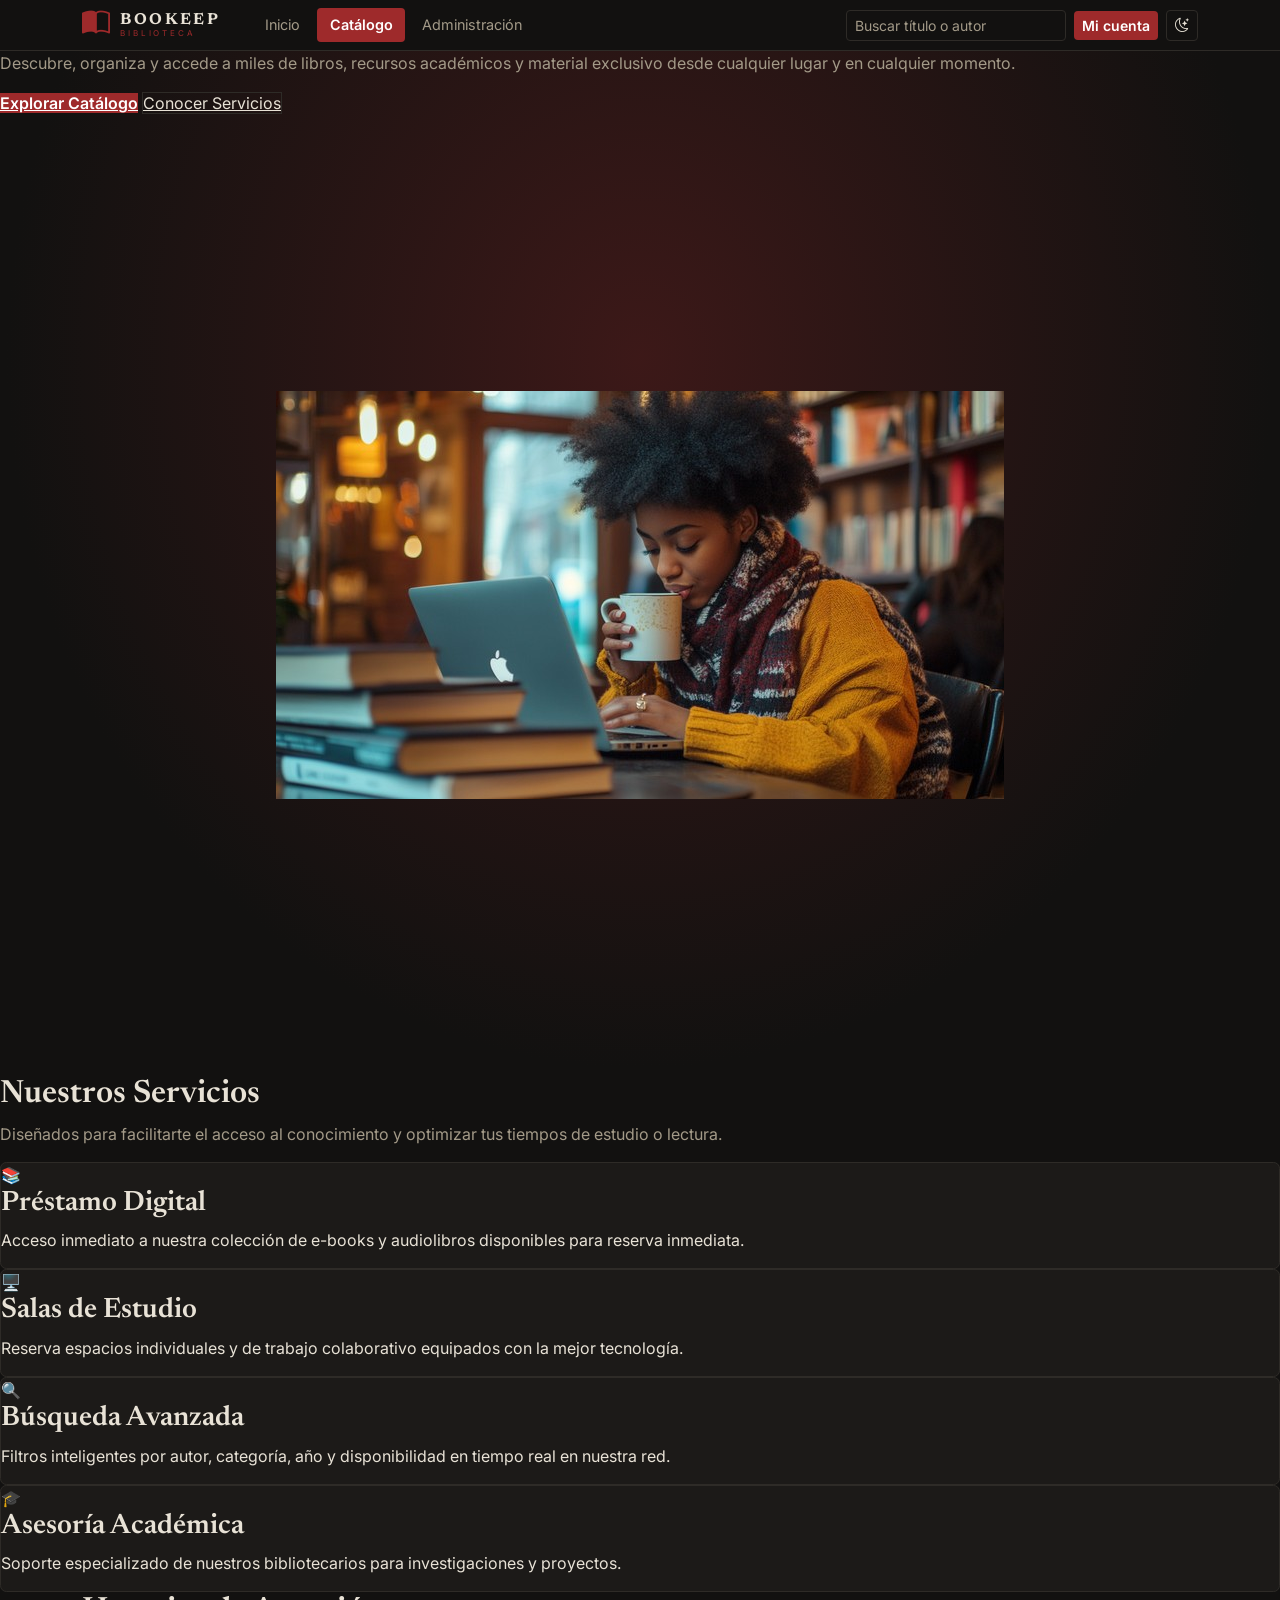
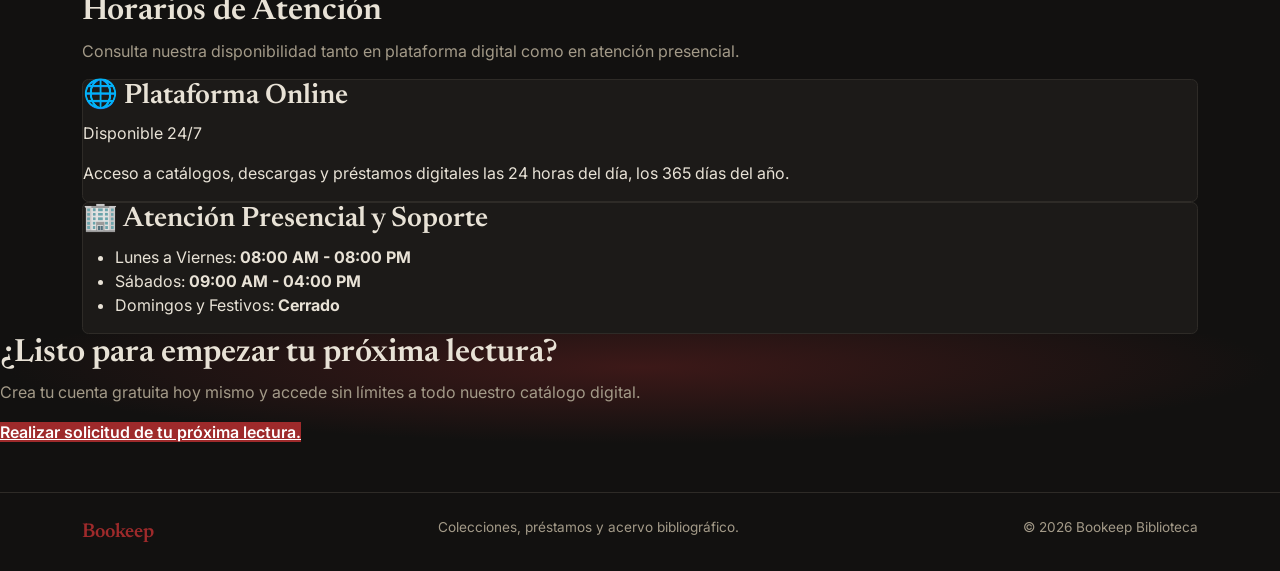
==== commit cfe25aab: "Merge branch 'main' of https://github.com/c8-quasar/libreria_bootstrap" ====
--- a/index.html
+++ b/index.html
@@ -17,9 +17,8 @@
 
 <body>
     <!-- 1. Header-->
-    <header class="topbar sticky-top">
-        <div class="container d-flex align-items-center justify-content-between gap-3 py-2">
-            
+    <header class="topbar">
+        <div class="container d-flex align-items-center gap-3 py-2">
             <a class="brand d-flex align-items-center gap-2" href="index.html">
                 <i class="bi bi-book-half text-gold fs-3"></i>
                 <span>BOOKEEP<small>BIBLIOTECA</small></span>
@@ -166,6 +165,8 @@
         </div>
     </footer>
 
+     <!-- Script para gestionar el cambio de tema -->
+    <script src="./js/tema.js"></script>
 </body>
 
 </html>
--- a/css/base.css
+++ b/css/base.css
@@ -3,7 +3,7 @@
     --bk-bg: #121110;
     --bk-surface: #1c1a18;
     --bk-line: #2e2b27;
-    --bk-gold: #D4AF37;
+    --bk-gold: #9E2A2B;
     --bk-wine: #9E2A2B;
     --bk-text: #e8e2d6;
     --bk-muted: #a39a88;
@@ -38,7 +38,7 @@
     --bk-bg: #faf6ee;
     --bk-surface: #fff;
     --bk-line: #e4dccb;
-    --bk-gold: #9a7512;
+    --bk-gold: #9E2A2B;
     --bk-wine: #9E2A2B;
     --bk-text: #2a2420;
     --bk-muted: #6b6254;
@@ -139,7 +139,7 @@
 
 .navlink.active {
     background: var(--bk-gold);
-    color: #121110;
+    color: #fff;
     font-weight: 600
 }
 
@@ -179,14 +179,14 @@
 
 .btn-gold {
     background: var(--bk-gold);
-    color: #121110;
+    color: #fff;
     font-weight: 600;
     border: 0
 }
 
 .btn-gold:hover {
-    background: #C59B27;
-    color: #121110
+    background: #7f2022;
+    color: #fff
 }
 
 .btn-wine {
@@ -197,7 +197,7 @@
 }
 
 .btn-wine:hover {
-    background: #b33335;
+    background: #7f2022;
     color: #fff
 }
 
@@ -223,7 +223,7 @@
 
 .chip.active {
     background: var(--bk-gold);
-    color: #121110;
+    color: #fff;
     border-color: var(--bk-gold);
     font-weight: 600
 }
@@ -235,7 +235,7 @@
     font: 600 1.3rem Newsreader, serif;
     text-align: center;
     padding: 1rem;
-    color: #f3e7c4;
+    color: #f3e7e7;
     border-radius: .4rem .4rem 0 0
 }
 
@@ -251,7 +251,7 @@
     background: var(--bk-bg);
     color: var(--bk-text);
     border-color: var(--bk-gold);
-    box-shadow: 0 0 0 .2rem rgba(212, 175, 55, .2)
+    box-shadow: 0 0 0 .2rem rgba(158, 42, 43, .2)
 }
 
 .form-label {
@@ -276,7 +276,7 @@
 }
 
 .badge-bk {
-    background: rgba(212, 175, 55, .15);
+    background: rgba(158, 42, 43, .15);
     color: var(--bk-gold);
     font-weight: 600
 }
@@ -293,7 +293,7 @@
 }
 
 .hero {
-    background: radial-gradient(ellipse at 20% 0, rgba(212, 175, 55, .12), transparent 60%)
+    background: radial-gradient(ellipse at 50% 30%, rgba(158, 42, 43, .3), var(--bk-bg) 70%)
 }
 
 .login-bg {
--- a/css/base.css
+++ b/css/base.css
@@ -3,7 +3,7 @@
     --bk-bg: #121110;
     --bk-surface: #1c1a18;
     --bk-line: #2e2b27;
-    --bk-gold: #D4AF37;
+    --bk-gold: #9E2A2B;
     --bk-wine: #9E2A2B;
     --bk-text: #e8e2d6;
     --bk-muted: #a39a88;
@@ -38,7 +38,7 @@
     --bk-bg: #faf6ee;
     --bk-surface: #fff;
     --bk-line: #e4dccb;
-    --bk-gold: #9a7512;
+    --bk-gold: #9E2A2B;
     --bk-wine: #9E2A2B;
     --bk-text: #2a2420;
     --bk-muted: #6b6254;
@@ -139,7 +139,7 @@
 
 .navlink.active {
     background: var(--bk-gold);
-    color: #121110;
+    color: #fff;
     font-weight: 600
 }
 
@@ -179,14 +179,14 @@
 
 .btn-gold {
     background: var(--bk-gold);
-    color: #121110;
+    color: #fff;
     font-weight: 600;
     border: 0
 }
 
 .btn-gold:hover {
-    background: #C59B27;
-    color: #121110
+    background: #7f2022;
+    color: #fff
 }
 
 .btn-wine {
@@ -197,7 +197,7 @@
 }
 
 .btn-wine:hover {
-    background: #b33335;
+    background: #7f2022;
     color: #fff
 }
 
@@ -223,7 +223,7 @@
 
 .chip.active {
     background: var(--bk-gold);
-    color: #121110;
+    color: #fff;
     border-color: var(--bk-gold);
     font-weight: 600
 }
@@ -235,7 +235,7 @@
     font: 600 1.3rem Newsreader, serif;
     text-align: center;
     padding: 1rem;
-    color: #f3e7c4;
+    color: #f3e7e7;
     border-radius: .4rem .4rem 0 0
 }
 
@@ -251,7 +251,7 @@
     background: var(--bk-bg);
     color: var(--bk-text);
     border-color: var(--bk-gold);
-    box-shadow: 0 0 0 .2rem rgba(212, 175, 55, .2)
+    box-shadow: 0 0 0 .2rem rgba(158, 42, 43, .2)
 }
 
 .form-label {
@@ -276,7 +276,7 @@
 }
 
 .badge-bk {
-    background: rgba(212, 175, 55, .15);
+    background: rgba(158, 42, 43, .15);
     color: var(--bk-gold);
     font-weight: 600
 }
@@ -293,7 +293,7 @@
 }
 
 .hero {
-    background: radial-gradient(ellipse at 20% 0, rgba(212, 175, 55, .12), transparent 60%)
+    background: radial-gradient(ellipse at 50% 30%, rgba(158, 42, 43, .3), var(--bk-bg) 70%)
 }
 
 .login-bg {
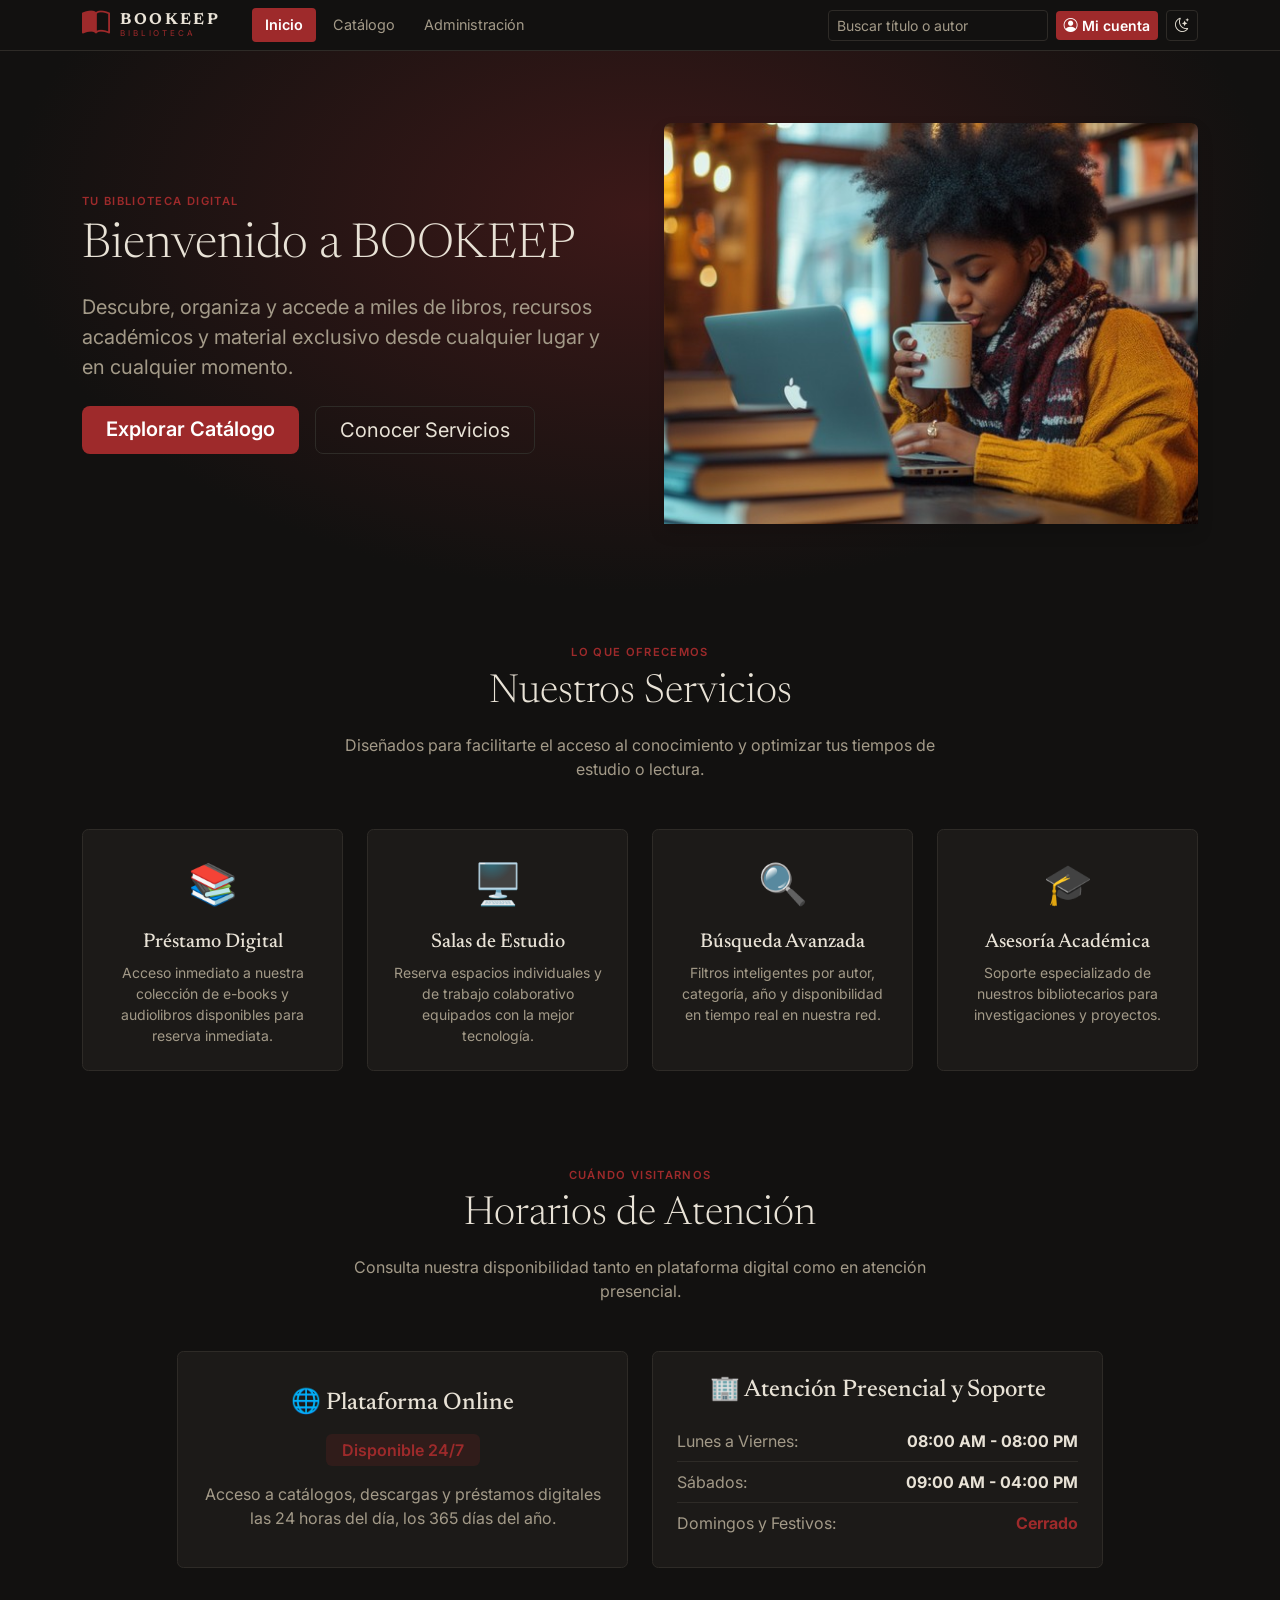
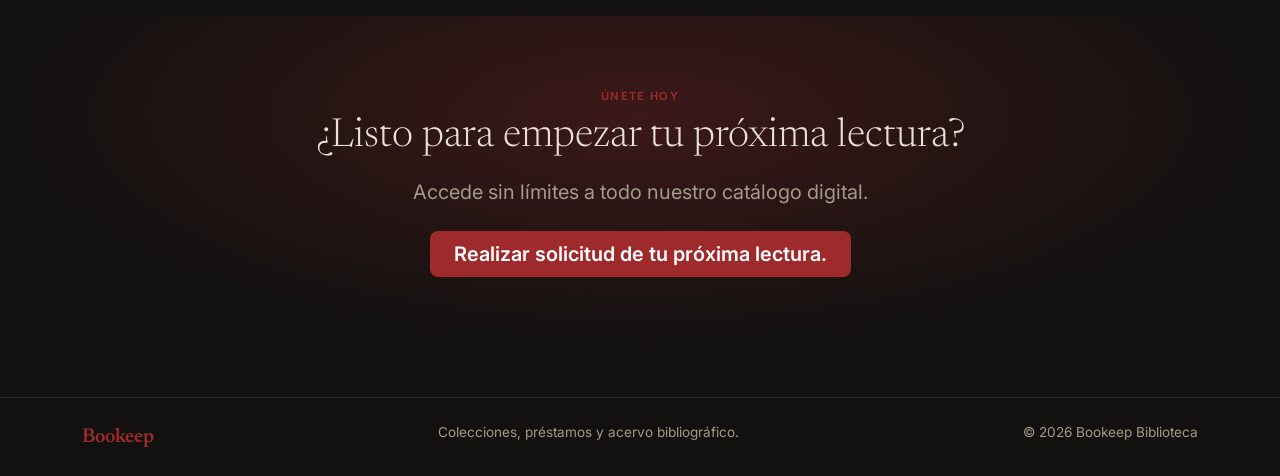
==== commit 9c5cabcd: "feat: se terminan de dar estilos con Bootstrap y CSS, organización general de URL" ====
--- a/index.html
+++ b/index.html
@@ -17,21 +17,28 @@
 
 <body>
     <!-- 1. Header-->
-    <header class="topbar">
-        <div class="container d-flex align-items-center gap-3 py-2">
-            <a class="brand d-flex align-items-center gap-2" href="index.html">
+    <header class="topbar sticky-top">
+        <div class="container d-flex align-items-center justify-content-between gap-3 py-2">
+
+            <a class="brand d-flex align-items-center gap-2 flex-shrink-0" href="index.html">
                 <i class="bi bi-book-half text-gold fs-3"></i>
                 <span>BOOKEEP<small>BIBLIOTECA</small></span>
             </a>
-            <nav class="d-none d-lg-flex gap-1 ms-3">
-                <a class="navlink" href="index.html">Inicio</a>
-                <a class="navlink active" href="catalogo.html">Catálogo</a>
+
+            <nav class="d-none d-lg-flex align-items-center gap-1 me-auto ms-3">
+                <a class="navlink active" href="index.html">Inicio</a>
+                <a class="navlink" href="catalogo.html" aria-current="page">Catálogo</a>
                 <a class="navlink" href="admin.html">Administración</a>
             </nav>
-            <div class="ms-auto d-flex align-items-center gap-2">
+
+            <div class="d-flex align-items-center gap-2 ms-auto ">
                 <input class="form-control form-control-sm d-none d-md-block" style="width: 220px" id="q" type="search"
                     placeholder="Buscar título o autor" aria-label="Buscar" />
-                <a class="btn btn-gold btn-sm d-none d-sm-inline-block" href="login.html">Mi cuenta </a>
+
+                <a class="btn btn-gold btn-sm d-none d-sm-inline-flex align-items-center gap-1" href="login.html">
+                    <i class="bi bi-person-circle"></i>Mi cuenta
+                </a>
+
                 <button class="btn btn-line btn-sm theme-btn" id="themeToggleBtn" data-theme-toggle
                     aria-label="Cambiar tema">
                     <i class="bi bi-moon-stars"></i><i class="bi bi-sun"></i>
@@ -41,119 +48,171 @@
     </header>
 
     <!-- 2. Section firts-->
-    <section id="inicio" class="hero">
-        <div>
-            <div>
-                <p class="text-muted-bk">Descubre, organiza y accede a miles de libros, recursos académicos y
-                    material exclusivo desde
-                    cualquier lugar y en cualquier momento.</p>
-
-                <div>
-                    <a class="btn-gold">Explorar Catálogo</a>
-                    <a class="btn-line">Conocer Servicios</a>
-                </div>
-            </div>
-
-            <div class="cover">
-                <img src="./img/leer.jpg" alt="Ilustración de persona leyendo libros en digital">
+    <section id="inicio" class="hero py-5">
+        <div class="container">
+            <div class="row align-items-center g-4 g-lg-5 py-lg-4">
+
+                <div class="col-12 col-lg-6 text-center text-lg-start">
+                    <p class="eyebrow mb-2">Tu biblioteca digital</p>
+                    <h1 class="display-5 mb-3">Bienvenido a BOOKEEP</h1>
+                    <p class="text-muted-bk fs-5 mb-4">
+                        Descubre, organiza y accede a miles de libros, recursos académicos y
+                        material exclusivo desde cualquier lugar y en cualquier momento.
+                    </p>
+
+                    <div class="d-flex flex-column flex-sm-row justify-content-center justify-content-lg-start gap-3">
+                        <a class="btn btn-gold btn-lg px-4" href="catalogo.html">Explorar Catálogo</a>
+                        <a class="btn btn-line btn-lg px-4" href="#servicios">Conocer Servicios</a>
+                    </div>
+                </div>
+
+                <div class="col-12 col-lg-6">
+                    <div class="cover p-0 overflow-hidden shadow">
+                        <img src="./img/leer.jpg" alt="Ilustración de persona leyendo libros en digital"
+                            class="img-fluid w-100 h-100 object-fit-cover">
+                    </div>
+                </div>
             </div>
         </div>
     </section>
 
     <!-- 3. Servicios-->
-
-    <section id="servicios">
-        <div>
-            <div>
-                <h2>Nuestros Servicios</h2>
-                <p class="text-muted-bk">Diseñados para facilitarte el acceso al conocimiento y optimizar tus
+    <section id="servicios" class="py-5">
+        <div class="container">
+
+            <div class="text-center mx-auto mb-5" style="max-width: 640px">
+                <p class="eyebrow mb-2">Lo que ofrecemos</p>
+                <h2 class="display-6 mb-3">Nuestros Servicios</h2>
+                <p class="text-muted-bk mb-0">
+                    Diseñados para facilitarte el acceso al conocimiento y optimizar tus
                     tiempos de estudio o lectura.
                 </p>
             </div>
 
-            <div class="services-grid">
+
+            <div class="row g-4">
                 <!-- Servicio 1 -->
-                <article class="service-card card-bk">
-                    <div class="service-icon">📚</div>
-                    <h3>Préstamo Digital</h3>
-                    <p>Acceso inmediato a nuestra colección de e-books y audiolibros disponibles para reserva
-                        inmediata.
-                    </p>
-                </article>
+                <div class="col-12 col-sm-6 col-lg-3">
+                    <article class="service-card card-bk h-100 p-4 text-center">
+                        <div class="service-icon fs-1 mb-3">📚</div>
+                        <h3 class="h5 mb-2">Préstamo Digital</h3>
+                        <p class="text-muted-bk small mb-0">
+                            Acceso inmediato a nuestra colección de e-books y audiolibros disponibles para reserva
+                            inmediata.
+                        </p>
+                    </article>
+                </div>
 
                 <!-- Servicio 2 -->
-                <article class="service-card card-bk">
-                    <div class="service-icon">🖥️</div>
-                    <h3>Salas de Estudio</h3>
-                    <p>Reserva espacios individuales y de trabajo colaborativo equipados con la mejor tecnología.
-                    </p>
-                </article>
+                <div class="col-12 col-sm-6 col-lg-3">
+                    <article class="service-card card-bk h-100 p-4 text-center">
+                        <div class="service-icon fs-1 mb-3">🖥️</div>
+                        <h3 class="h5 mb-2">Salas de Estudio</h3>
+                        <p class="text-muted-bk small mb-0">
+                            Reserva espacios individuales y de trabajo colaborativo equipados con la mejor tecnología.
+                        </p>
+                    </article>
+                </div>
 
                 <!-- Servicio 3 -->
-                <article class="service-card card-bk">
-                    <div class="service-icon">🔍</div>
-                    <h3>Búsqueda Avanzada</h3>
-                    <p>Filtros inteligentes por autor, categoría, año y disponibilidad en tiempo real en nuestra
-                        red.
-                    </p>
-                </article>
+                <div class="col-12 col-sm-6 col-lg-3">
+                    <article class="service-card card-bk h-100 p-4 text-center">
+                        <div class="service-icon fs-1 mb-3">🔍</div>
+                        <h3 class="h5 mb-2">Búsqueda Avanzada</h3>
+                        <p class="text-muted-bk small mb-0">
+                            Filtros inteligentes por autor, categoría, año y disponibilidad en tiempo real en nuestra
+                            red.
+                        </p>
+                    </article>
+                </div>
 
                 <!-- Servicio 4 -->
-                <article class="service-card card-bk">
-                    <div class="service-icon">🎓</div>
-                    <h3>Asesoría Académica</h3>
-                    <p>Soporte especializado de nuestros bibliotecarios para investigaciones y proyectos.</p>
-                </article>
+                <div class="col-12 col-sm-6 col-lg-3">
+                    <article class="service-card card-bk h-100 p-4 text-center">
+                        <div class="service-icon fs-1 mb-3">🎓</div>
+                        <h3 class="h5 mb-2">Asesoría Académica</h3>
+                        <p class="text-muted-bk small mb-0">
+                            Soporte especializado de nuestros bibliotecarios para investigaciones y proyectos.
+                        </p>
+                    </article>
+                </div>
+
             </div>
         </div>
     </section>
 
     <!-- 4. Horarios-->
-    <section id="horarios" class="schedule">
-        <div class="container">
-            <div>
-                <h2>Horarios de Atención</h2>
-                <p class="text-muted-bk">Consulta nuestra disponibilidad tanto en plataforma digital como en
-                    atención presencial.</p>
-            </div>
-
-            <div class="schedule">
-                <div class="schedule-card card-bk">
-                    <h3>🌐 Plataforma Online</h3>
-                    <p>Disponible 24/7</p>
-                    <p>Acceso a catálogos, descargas y préstamos digitales las 24 horas del día, los 365 días del
-                        año.
-                    </p>
-                </div>
-
-                <div class="schedule-card card-bk">
-                    <h3>🏢 Atención Presencial y Soporte</h3>
-                    <ul class="schedule-list">
-                        <li>
-                            <span>Lunes a Viernes:</span>
-                            <strong>08:00 AM - 08:00 PM</strong>
-                        </li>
-                        <li>
-                            <span>Sábados:</span>
-                            <strong>09:00 AM - 04:00 PM</strong>
-                        </li>
-                        <li>
-                            <span>Domingos y Festivos:</span>
-                            <strong>Cerrado</strong>
-                        </li>
-                    </ul>
-                </div>
+    <section id="horarios" class="py-5">
+        <div class="container">
+
+
+            <div class="text-center mx-auto mb-5" style="max-width: 640px">
+                <p class="eyebrow mb-2">Cuándo visitarnos</p>
+                <h2 class="display-6 mb-3">Horarios de Atención</h2>
+                <p class="text-muted-bk mb-0">
+                    Consulta nuestra disponibilidad tanto en plataforma digital como en
+                    atención presencial.
+                </p>
+            </div>
+
+            <!-- Tarjetas de horarios -->
+            <div class="row g-4 justify-content-center">
+                <!-- Plataforma online -->
+                <div class="col-12 col-md-6 col-lg-5">
+                    <article
+                        class="schedule-card card-bk h-100 p-4 text-center d-flex flex-column justify-content-center">
+                        <h3 class="h4 mb-3">🌐 Plataforma Online</h3>
+                        <p class="mb-3">
+                            <span class="badge badge-bk fs-6 px-3 py-2">Disponible 24/7</span>
+                        </p>
+                        <p class="text-muted-bk mb-0">
+                            Acceso a catálogos, descargas y préstamos digitales las 24 horas del día,
+                            los 365 días del año.
+                        </p>
+                    </article>
+                </div>
+
+                <!-- Atención presencial -->
+                <div class="col-12 col-md-6 col-lg-5">
+                    <article class="schedule-card card-bk h-100 p-4">
+                        <h3 class="h4 mb-3 text-center">🏢 Atención Presencial y Soporte</h3>
+                        <ul class="schedule-list list-unstyled mb-0">
+                            <li
+                                class="d-flex flex-column flex-sm-row justify-content-between align-items-sm-center gap-1 py-2 border-bottom">
+                                <span class="text-muted-bk">Lunes a Viernes:</span>
+                                <strong>08:00 AM - 08:00 PM</strong>
+                            </li>
+                            <li
+                                class="d-flex flex-column flex-sm-row justify-content-between align-items-sm-center gap-1 py-2 border-bottom">
+                                <span class="text-muted-bk">Sábados:</span>
+                                <strong>09:00 AM - 04:00 PM</strong>
+                            </li>
+                            <li
+                                class="d-flex flex-column flex-sm-row justify-content-between align-items-sm-center gap-1 py-2">
+                                <span class="text-muted-bk">Domingos y Festivos:</span>
+                                <strong class="text-gold">Cerrado</strong>
+                            </li>
+                        </ul>
+                    </article>
+                </div>
+
             </div>
         </div>
     </section>
 
     <!-- 5. Cuenta-->
-    <section class="hero">
-        <div>
-            <h2>¿Listo para empezar tu próxima lectura?</h2>
-            <p class="text-muted-bk">Crea tu cuenta gratuita hoy mismo y accede sin límites a todo nuestro catálogo
-                digital.</p>
-            <a class="btn-gold">Realizar solicitud de tu próxima lectura.</a>
+    <section class="hero py-5">
+        <div class="container">
+            <div class="mx-auto text-center py-lg-4" style="max-width: 720px">
+                <p class="eyebrow mb-2">Únete hoy</p>
+                <h2 class="display-6 mb-3">¿Listo para empezar tu próxima lectura?</h2>
+                <p class="text-muted-bk fs-5 mb-4">
+                    Accede sin límites a todo nuestro catálogo digital.
+                </p>
+                <a class="btn btn-gold btn-lg px-4" href="./catalogo.html">
+                    Realizar solicitud de tu próxima lectura.
+                </a>
+            </div>
         </div>
     </section>
 
@@ -165,7 +224,7 @@
         </div>
     </footer>
 
-     <!-- Script para gestionar el cambio de tema -->
+    <!-- Script para gestionar el cambio de tema -->
     <script src="./js/tema.js"></script>
 </body>
 
--- a/css/base.css
+++ b/css/base.css
@@ -7,7 +7,7 @@
     --bk-wine: #9E2A2B;
     --bk-text: #e8e2d6;
     --bk-muted: #a39a88;
-        /* Variables de Bootstrap */
+    /* Variables de Bootstrap */
     --bs-body-bg: var(--bk-bg);
     --bs-body-color: var(--bk-text);
     --bs-secondary-color: var(--bk-muted);
@@ -319,6 +319,23 @@
     outline-offset: 2px
 }
 
+.navlink:hover {
+    color: var(--bk-gold);
+}
+
+.cover img {
+    border-radius: inherit;
+}
+
+.service-card {
+    transition: transform .2s ease, border-color .2s ease;
+}
+
+.service-card:hover {
+    transform: translateY(-4px);
+    border-color: var(--bk-gold);
+}
+
 footer {
     border-top: 1px solid var(--bk-line);
     color: var(--bk-muted);
--- a/css/base.css
+++ b/css/base.css
@@ -7,7 +7,7 @@
     --bk-wine: #9E2A2B;
     --bk-text: #e8e2d6;
     --bk-muted: #a39a88;
-        /* Variables de Bootstrap */
+    /* Variables de Bootstrap */
     --bs-body-bg: var(--bk-bg);
     --bs-body-color: var(--bk-text);
     --bs-secondary-color: var(--bk-muted);
@@ -319,6 +319,23 @@
     outline-offset: 2px
 }
 
+.navlink:hover {
+    color: var(--bk-gold);
+}
+
+.cover img {
+    border-radius: inherit;
+}
+
+.service-card {
+    transition: transform .2s ease, border-color .2s ease;
+}
+
+.service-card:hover {
+    transform: translateY(-4px);
+    border-color: var(--bk-gold);
+}
+
 footer {
     border-top: 1px solid var(--bk-line);
     color: var(--bk-muted);
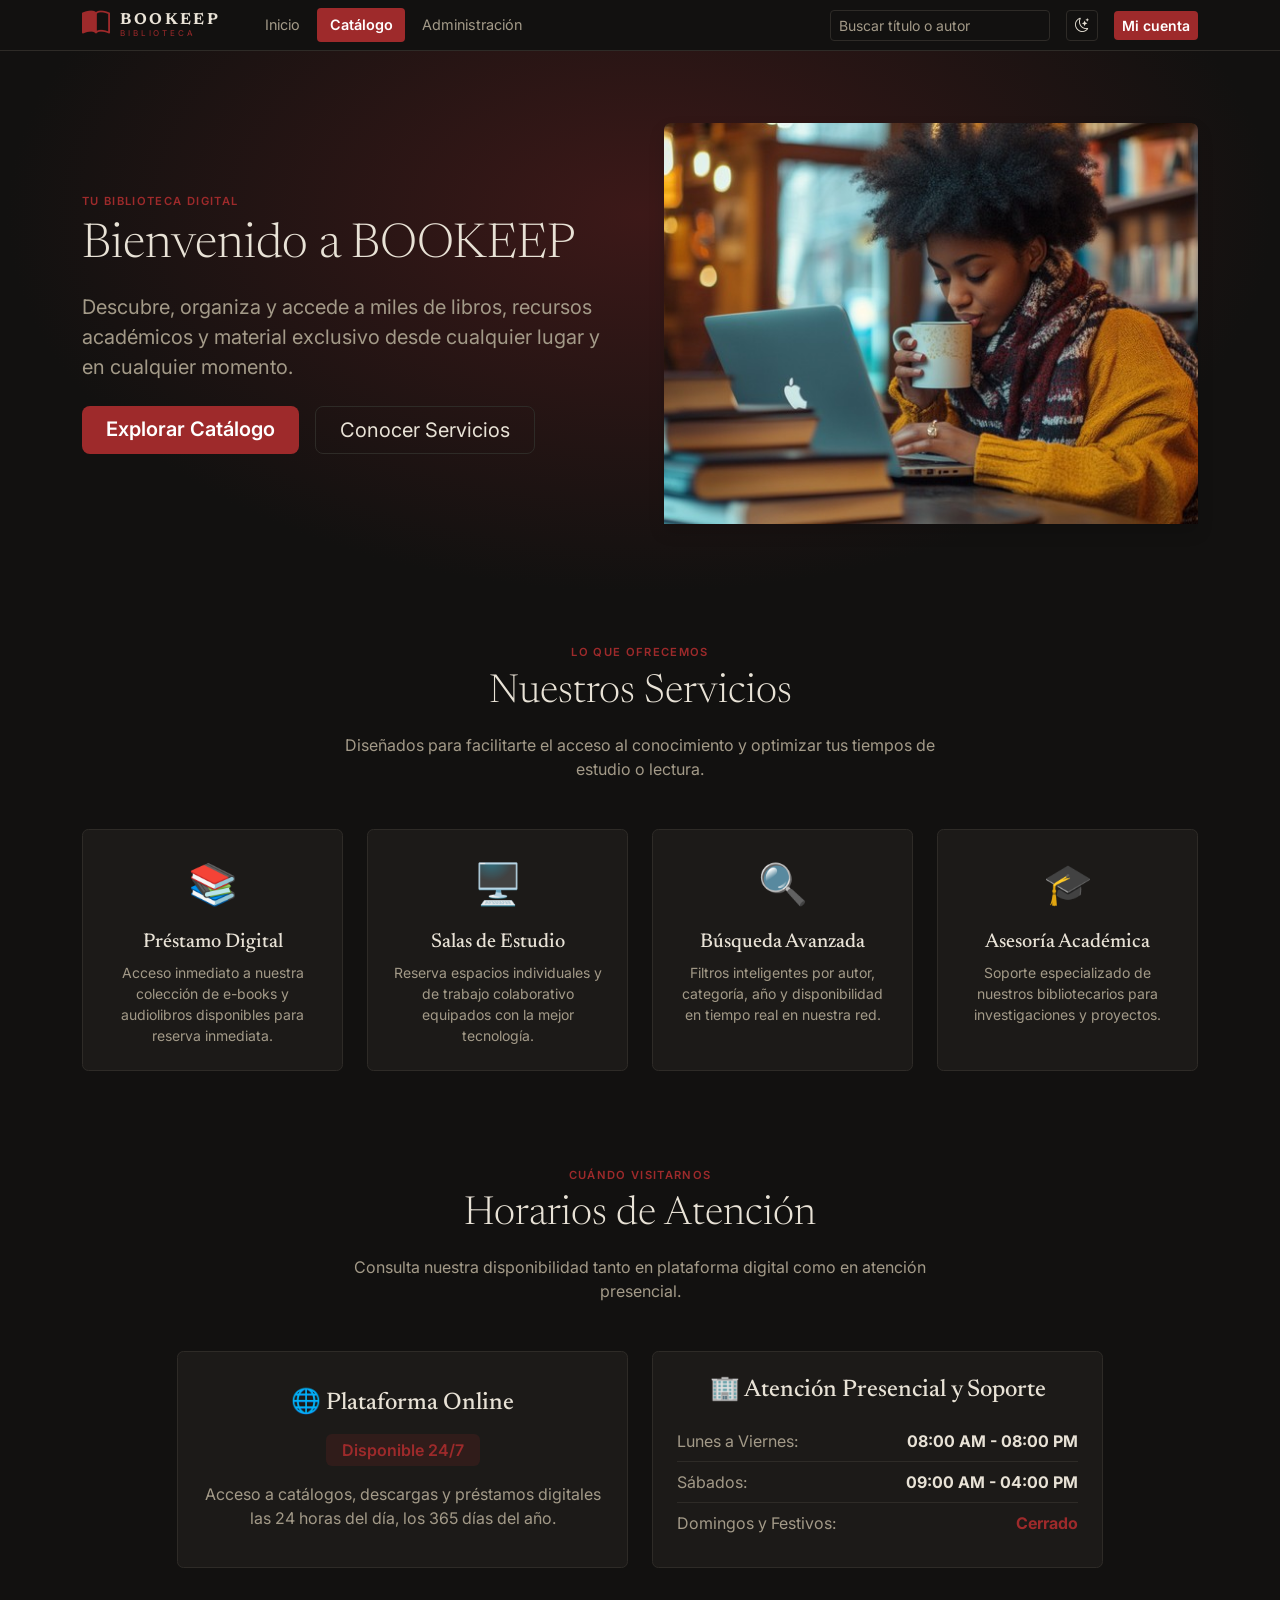
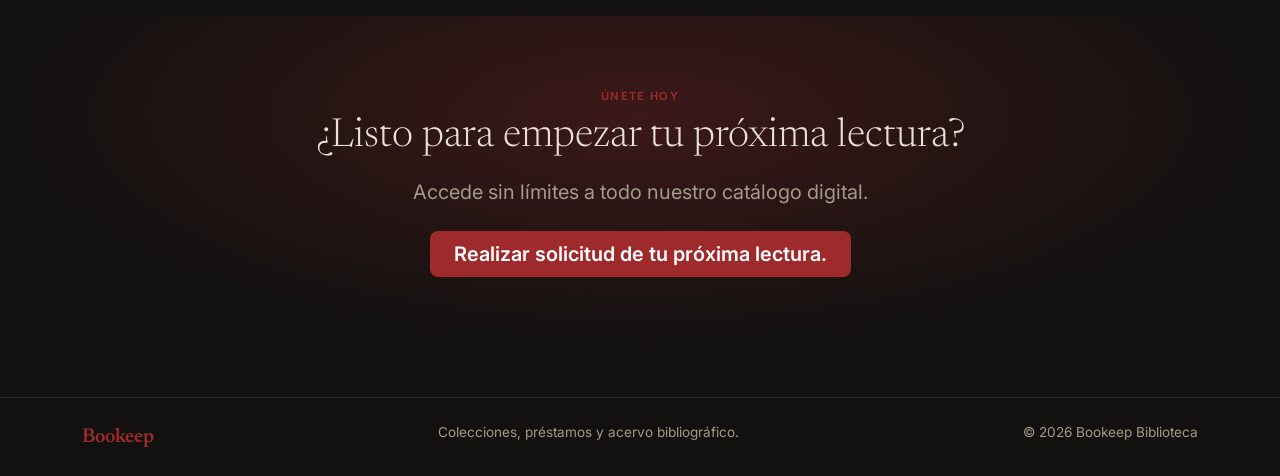
==== commit ae5104fa: "Feat: Intercambio de posicion de boton cerrar sesion y tema" ====
--- a/index.html
+++ b/index.html
@@ -18,33 +18,29 @@
 <body>
     <!-- 1. Header-->
     <header class="topbar sticky-top">
-        <div class="container d-flex align-items-center justify-content-between gap-3 py-2">
-
-            <a class="brand d-flex align-items-center gap-2 flex-shrink-0" href="index.html">
-                <i class="bi bi-book-half text-gold fs-3"></i>
-                <span>BOOKEEP<small>BIBLIOTECA</small></span>
-            </a>
-
-            <nav class="d-none d-lg-flex align-items-center gap-1 me-auto ms-3">
-                <a class="navlink active" href="index.html">Inicio</a>
-                <a class="navlink" href="catalogo.html" aria-current="page">Catálogo</a>
-                <a class="navlink" href="admin.html">Administración</a>
-            </nav>
-
-            <div class="d-flex align-items-center gap-2 ms-auto ">
-                <input class="form-control form-control-sm d-none d-md-block" style="width: 220px" id="q" type="search"
-                    placeholder="Buscar título o autor" aria-label="Buscar" />
-
-                <a class="btn btn-gold btn-sm d-none d-sm-inline-flex align-items-center gap-1" href="login.html">
-                    <i class="bi bi-person-circle"></i>Mi cuenta
-                </a>
-
-                <button class="btn btn-line btn-sm theme-btn" id="themeToggleBtn" data-theme-toggle
-                    aria-label="Cambiar tema">
-                    <i class="bi bi-moon-stars"></i><i class="bi bi-sun"></i>
-                </button>
-            </div>
-        </div>
+    <div class="container d-flex align-items-center gap-3 py-2">
+      <a class="brand d-flex align-items-center gap-2" href="index.html">
+        <i class="bi bi-book-half text-gold fs-3"></i>
+        <span>BOOKEEP<small>BIBLIOTECA</small></span>
+      </a>
+      <nav class="d-none d-lg-flex gap-1 ms-3">
+        <a class="navlink" href="index.html">Inicio</a>
+        <a class="navlink active" href="catalogo.html">Catálogo</a>
+        <a class="navlink" href="admin.html">Administración</a>
+      </nav>
+      <div class="ms-auto d-flex align-items-center gap-2"></div>
+      <input class="form-control form-control-sm d-none d-md-block" style="width: 220px" id="q" type="search"
+        placeholder="Buscar título o autor" aria-label="Buscar" />
+
+      <button class="btn btn-line btn-sm theme-btn" id="themeToggleBtn" data-theme-toggle aria-label="Cambiar tema">
+        <i class="bi bi-moon-stars"></i><i class="bi bi-sun"></i>
+      </button>
+      <a class="btn btn-gold btn-sm d-none d-sm-inline-block" href="login.html">
+        Mi cuenta
+      </a>
+
+    </div>
+    </div>
     </header>
 
     <!-- 2. Section firts-->
@@ -228,4 +224,4 @@
     <script src="./js/tema.js"></script>
 </body>
 
-</html>+</html>
